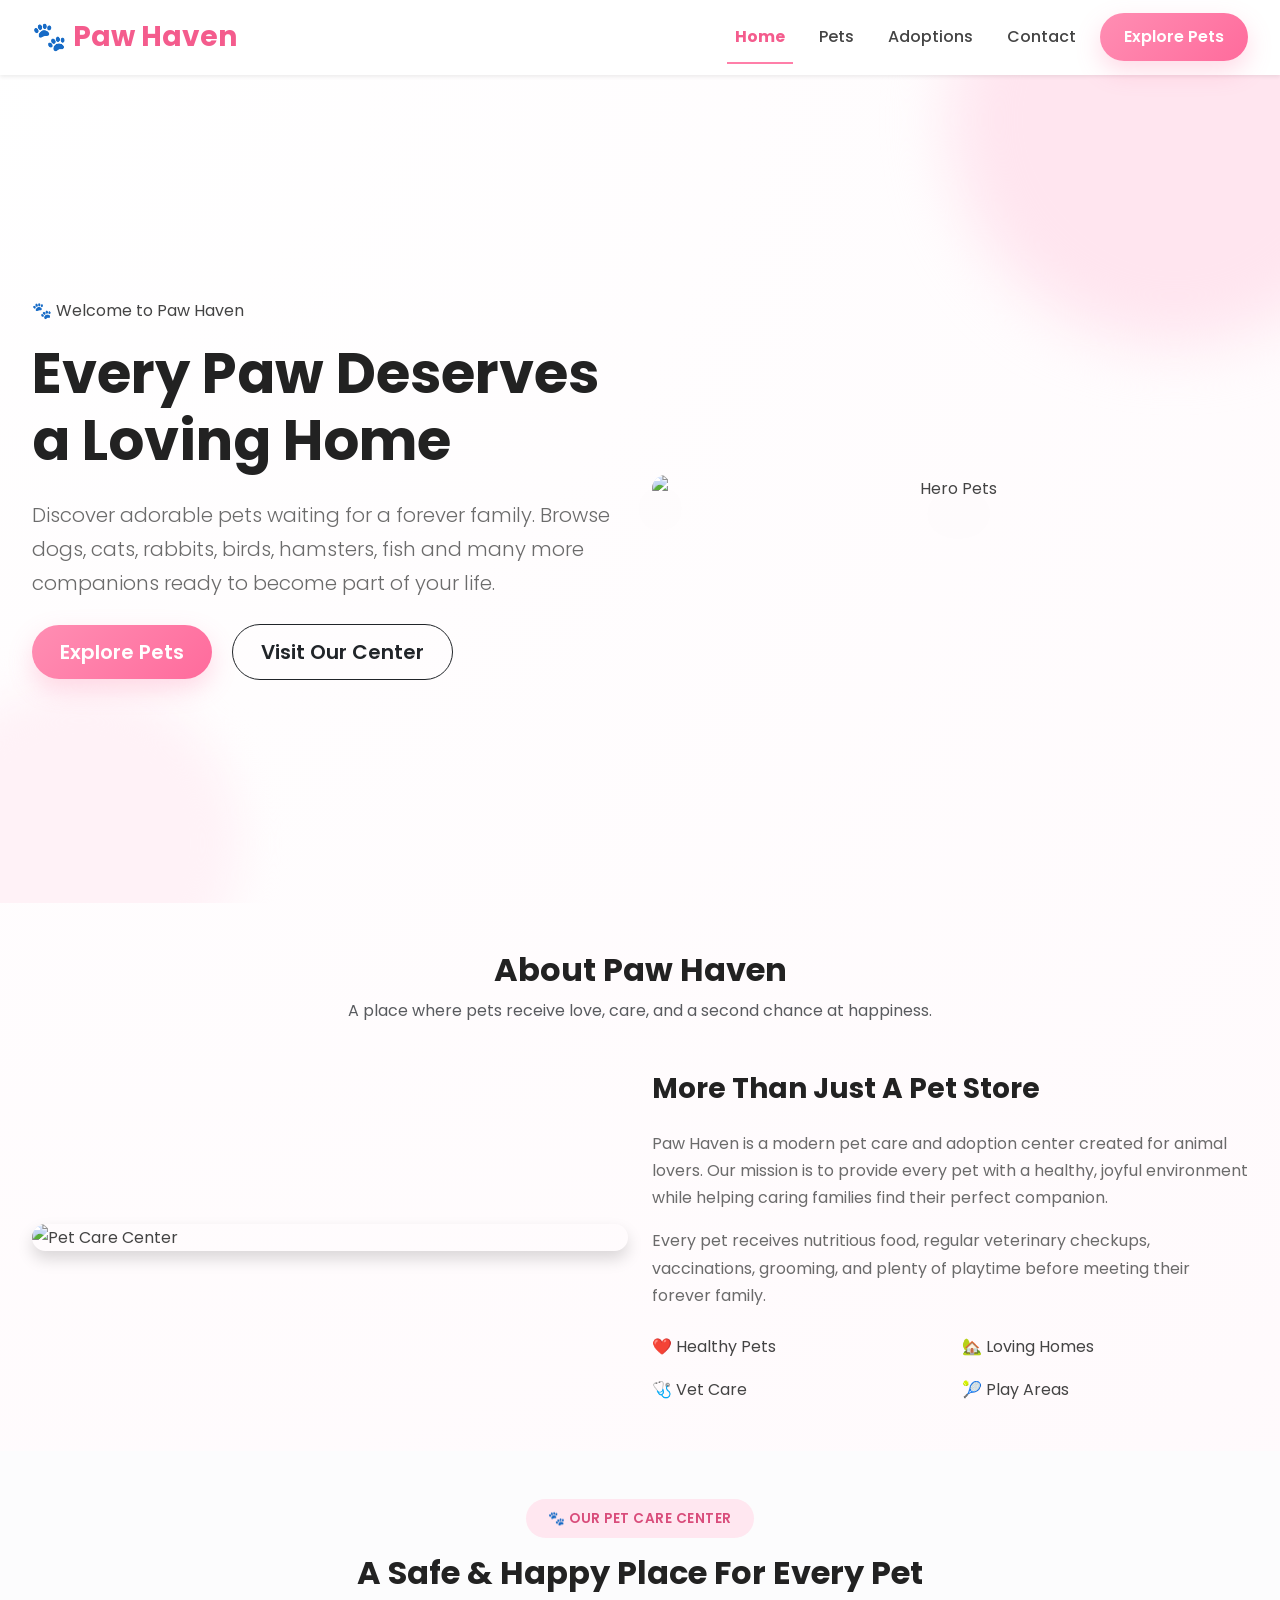
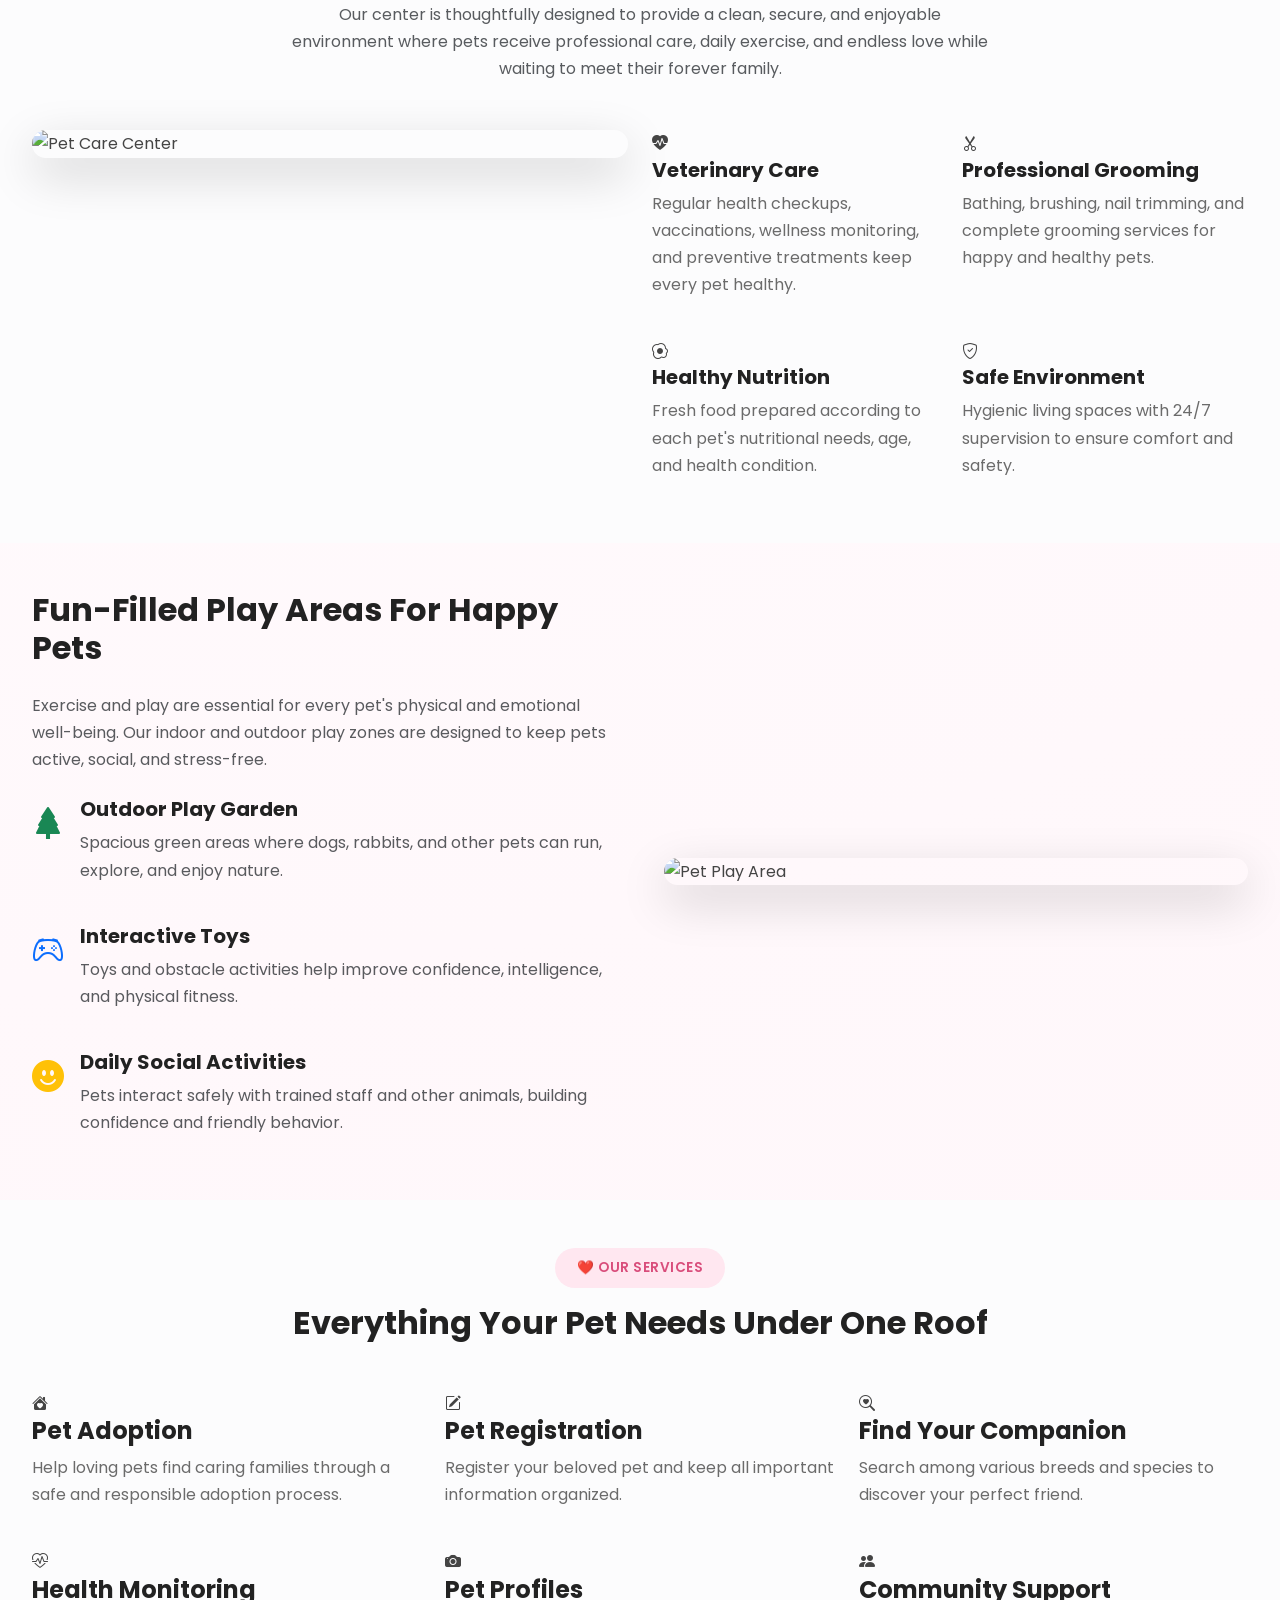
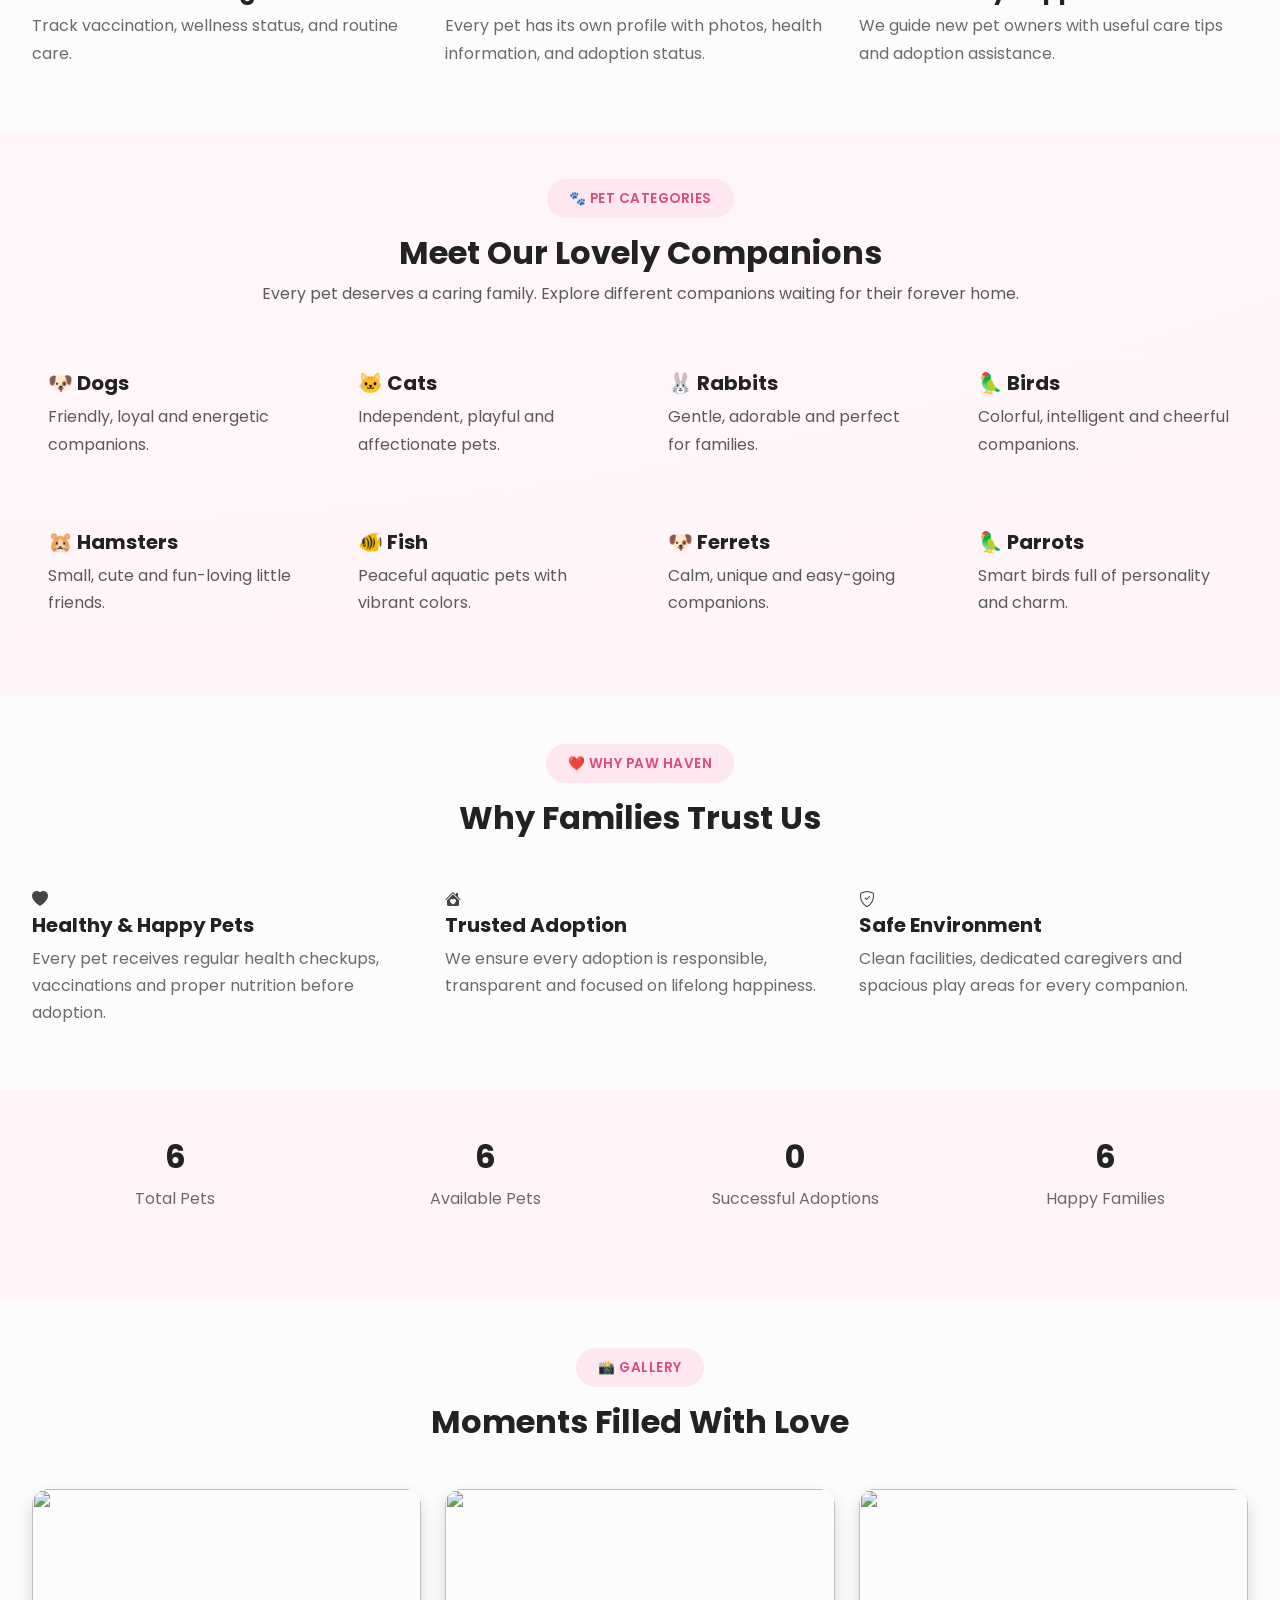
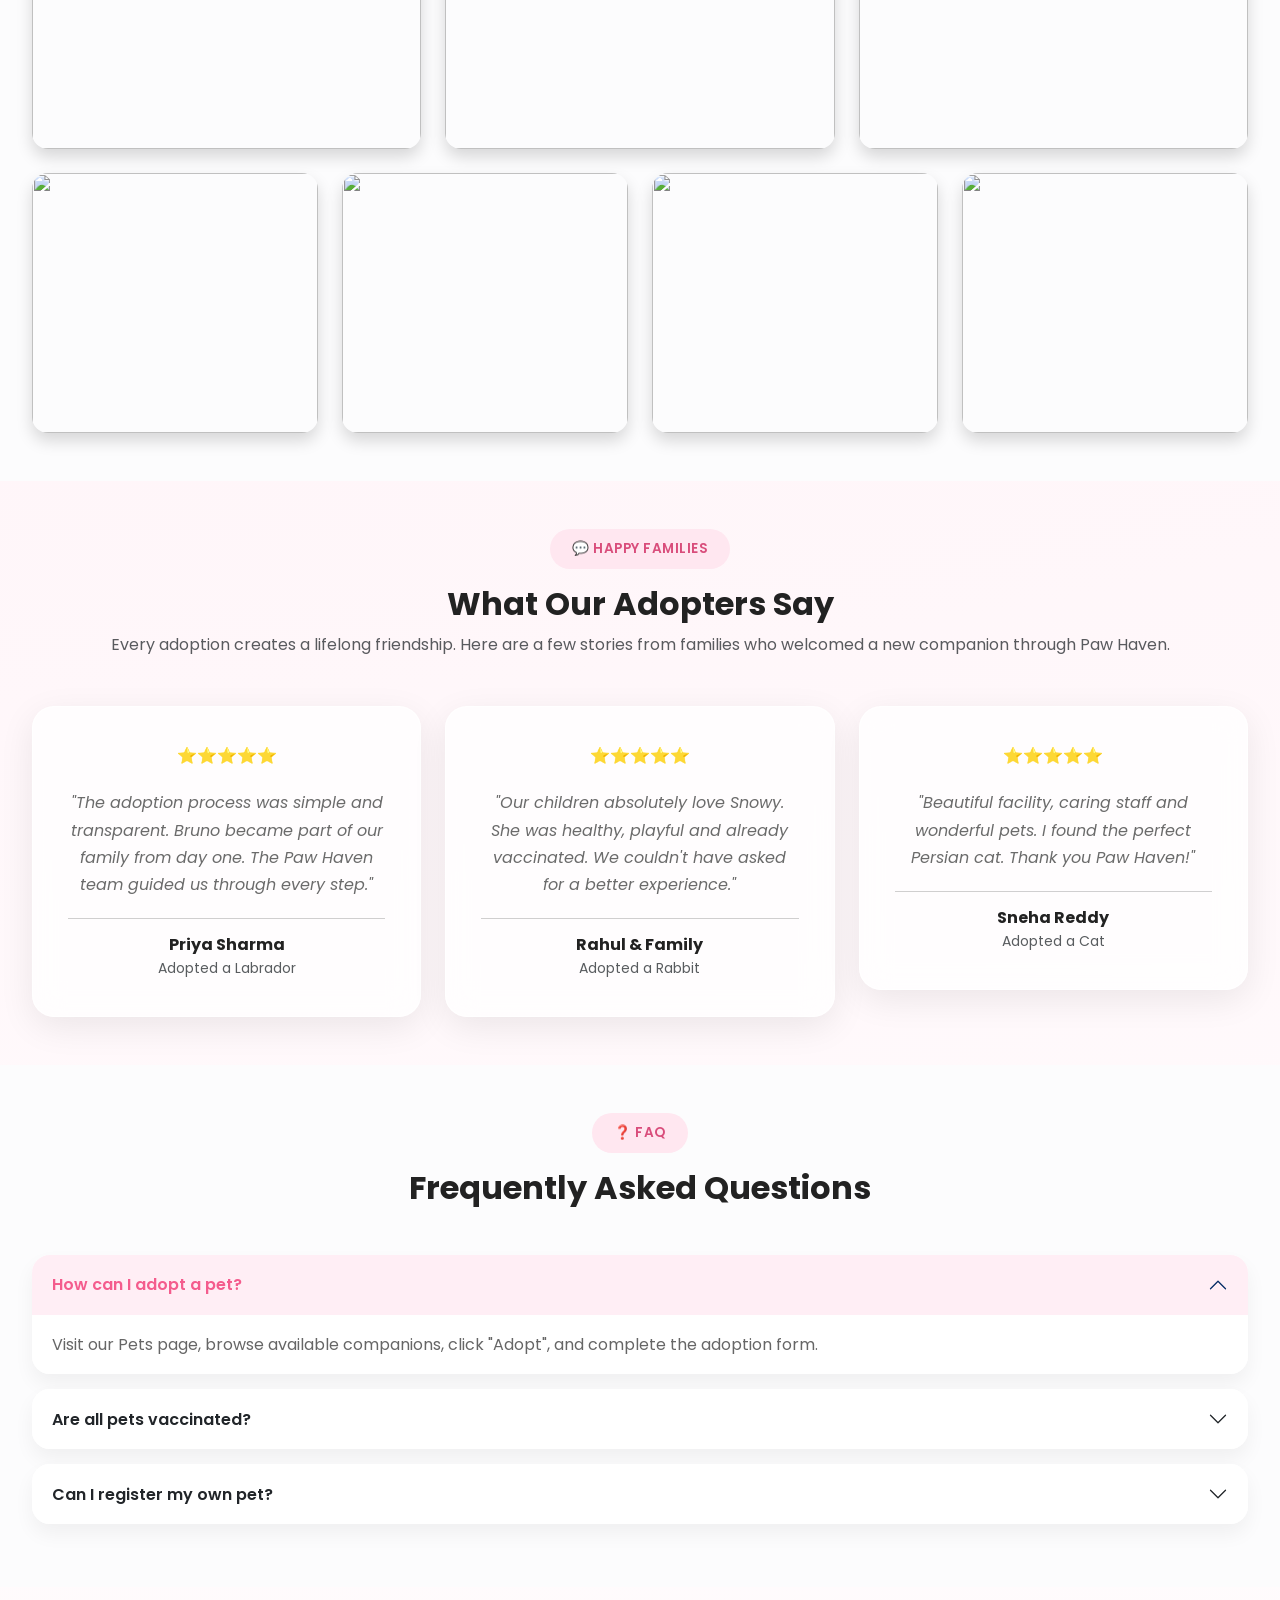
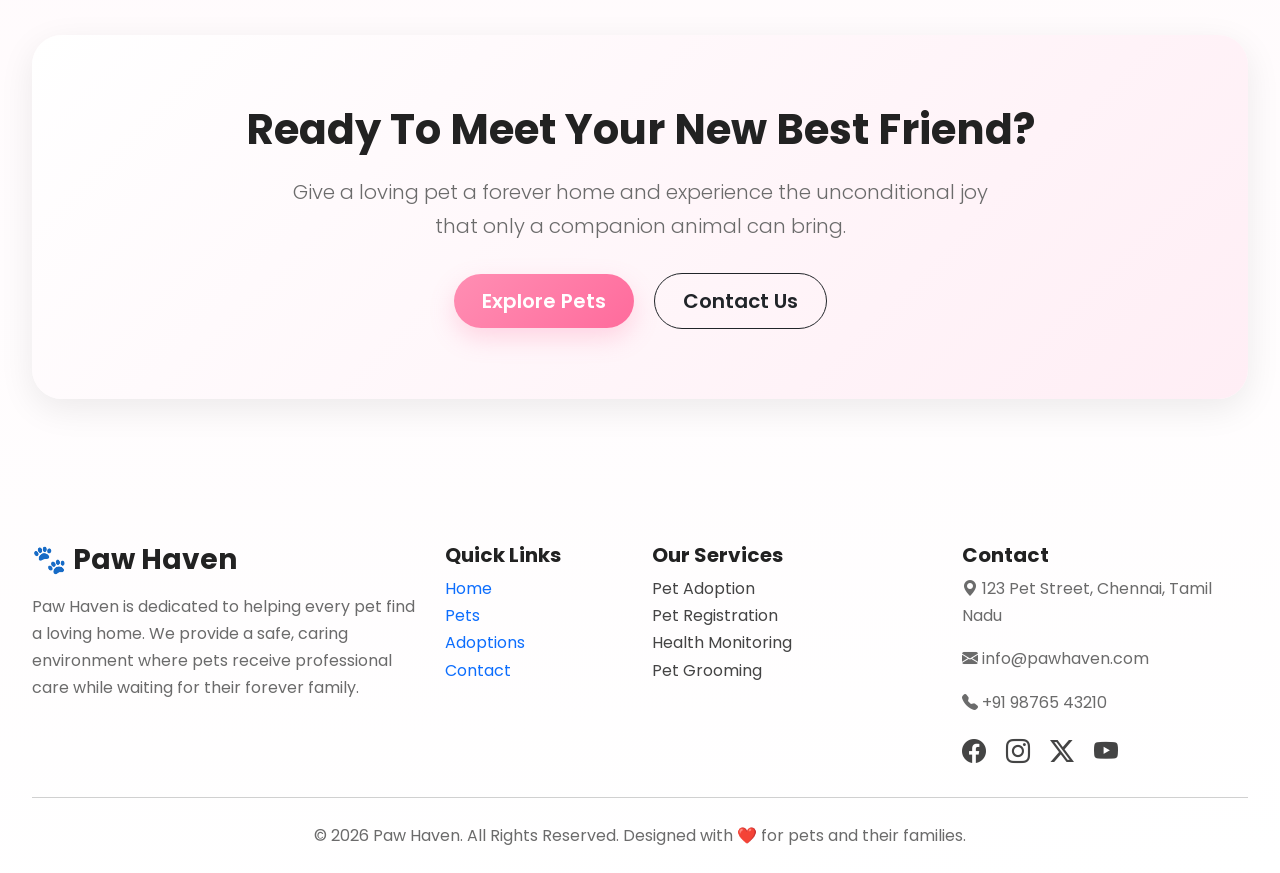
==== index.html @ 475c55a2 "Add files via upload 1st upload" ====
<!DOCTYPE html>
<html lang="en">

<head>

    <meta charset="UTF-8">
    <meta name="viewport" content="width=device-width, initial-scale=1.0">

    <title>Paw Haven | Pet Care & Adoption</title>

    <!-- Bootstrap CSS -->
    <link href="https://cdn.jsdelivr.net/npm/bootstrap@5.3.3/dist/css/bootstrap.min.css" rel="stylesheet">

    <!-- Bootstrap Icons -->
    <link href="https://cdn.jsdelivr.net/npm/bootstrap-icons@1.11.3/font/bootstrap-icons.css" rel="stylesheet">

    <!-- Google Fonts -->
    <link href="https://fonts.googleapis.com/css2?family=Poppins:wght@300;400;500;600;700&display=swap" rel="stylesheet">

    <!-- Custom CSS -->
    <link rel="stylesheet" href="./style.css">

</head>

<body>

<!-- ================= NAVBAR ================= -->

<nav class="navbar navbar-expand-lg navbar-light bg-white shadow-sm sticky-top">

    <div class="container">

        <a class="navbar-brand fw-bold fs-3" href="index.html">
            🐾 Paw Haven
        </a>

        <button class="navbar-toggler"
                type="button"
                data-bs-toggle="collapse"
                data-bs-target="#navbar">

            <span class="navbar-toggler-icon"></span>

        </button>

        <div class="collapse navbar-collapse" id="navbar">

            <ul class="navbar-nav ms-auto align-items-lg-center">

                <li class="nav-item">
                    <a class="nav-link active" href="index.html">Home</a>
                </li>

                <li class="nav-item">
                    <a class="nav-link" href="pets.html">Pets</a>
                </li>

                <li class="nav-item">
                    <a class="nav-link" href="adoptions.html">Adoptions</a>
                </li>

                <li class="nav-item">
                    <a class="nav-link" href="contact.html">Contact</a>
                </li>

                <li class="nav-item ms-lg-3">

                    <a href="pets.html"
                       class="btn btn-pink rounded-pill px-4">

                        Explore Pets

                    </a>

                </li>

            </ul>

        </div>

    </div>

</nav>

<!-- ================= HERO ================= -->

<section class="hero-section py-5">

    <div class="container">

        <div class="row align-items-center">

            <div class="col-lg-6">

                <span class="hero-tag">
                    🐾 Welcome to Paw Haven
                </span>

                <h1 class="display-4 fw-bold mt-3">

                    Every Paw
                    Deserves
                    a Loving Home

                </h1>

                <p class="lead mt-4">

                    Discover adorable pets waiting for a forever family.
                    Browse dogs, cats, rabbits, birds, hamsters,
                    fish and many more companions ready to become
                    part of your life.

                </p>

                <div class="mt-4">

                    <a href="pets.html"
                       class="btn btn-pink btn-lg me-3">

                        Explore Pets

                    </a>

                    <a href="contact.html"
                       class="btn btn-outline-dark btn-lg">

                        Visit Our Center

                    </a>

                </div>

            </div>

            <div class="col-lg-6 text-center">

                <img src="./Images/H1.png"
                     class="img-fluid hero-image"
                     alt="Hero Pets">

            </div>

        </div>

    </div>

</section>

<!-- ================= ABOUT ================= -->

<section class="py-5">

    <div class="container">

        <div class="text-center mb-5">

            <h2 class="fw-bold">

                About Paw Haven

            </h2>

            <p class="text-muted">

                A place where pets receive love, care,
                and a second chance at happiness.

            </p>

        </div>

        <div class="row align-items-center">

            <div class="col-lg-6">

                <img src="./Images/H2.png"
                     class="img-fluid rounded-4 shadow"
                     alt="Pet Care Center">

            </div>

            <div class="col-lg-6">

                <h3 class="fw-bold mb-4">

                    More Than Just
                    A Pet Store

                </h3>

                <p>

                    Paw Haven is a modern pet care and adoption
                    center created for animal lovers.
                    Our mission is to provide every pet with
                    a healthy, joyful environment while helping
                    caring families find their perfect companion.

                </p>

                <p>

                    Every pet receives nutritious food,
                    regular veterinary checkups,
                    vaccinations, grooming,
                    and plenty of playtime before
                    meeting their forever family.

                </p>

                <div class="row mt-4">

                    <div class="col-6 mb-3">

                        <div class="feature-box">

                            ❤️ Healthy Pets

                        </div>

                    </div>

                    <div class="col-6 mb-3">

                        <div class="feature-box">

                            🏡 Loving Homes

                        </div>

                    </div>

                    <div class="col-6">

                        <div class="feature-box">

                            🩺 Vet Care

                        </div>

                    </div>

                    <div class="col-6">

                        <div class="feature-box">

                            🎾 Play Areas

                        </div>

                    </div>

                </div>

            </div>

        </div>

    </div>

</section>

<!-- ================= OUR PET CARE CENTER ================= -->

<section class="py-5 bg-light-subtle">

    <div class="container">

        <div class="text-center mb-5">

            <span class="section-badge">
                🐾 OUR PET CARE CENTER
            </span>

            <h2 class="fw-bold mt-3">
                A Safe & Happy Place For Every Pet
            </h2>

            <p class="text-muted mx-auto" style="max-width:700px;">

                Our center is thoughtfully designed to provide a clean,
                secure, and enjoyable environment where pets receive
                professional care, daily exercise, and endless love while
                waiting to meet their forever family.

            </p>

        </div>

        <div class="row g-4">

            <div class="col-lg-6">

                <img src="./Images/H3.png"
                     class="img-fluid rounded-4 shadow-lg"
                     alt="Pet Care Center">

            </div>

            <div class="col-lg-6">

                <div class="row g-4">

                    <div class="col-md-6">

                        <div class="service-card h-100">

                            <i class="bi bi-heart-pulse-fill service-icon"></i>

                            <h5>Veterinary Care</h5>

                            <p>

                                Regular health checkups, vaccinations,
                                wellness monitoring, and preventive
                                treatments keep every pet healthy.

                            </p>

                        </div>

                    </div>

                    <div class="col-md-6">

                        <div class="service-card h-100">

                            <i class="bi bi-scissors service-icon"></i>

                            <h5>Professional Grooming</h5>

                            <p>

                                Bathing, brushing, nail trimming,
                                and complete grooming services
                                for happy and healthy pets.

                            </p>

                        </div>

                    </div>

                    <div class="col-md-6">

                        <div class="service-card h-100">

                            <i class="bi bi-egg-fried service-icon"></i>

                            <h5>Healthy Nutrition</h5>

                            <p>

                                Fresh food prepared according to
                                each pet's nutritional needs,
                                age, and health condition.

                            </p>

                        </div>

                    </div>

                    <div class="col-md-6">

                        <div class="service-card h-100">

                            <i class="bi bi-shield-check service-icon"></i>

                            <h5>Safe Environment</h5>

                            <p>

                                Hygienic living spaces with
                                24/7 supervision to ensure
                                comfort and safety.

                            </p>

                        </div>

                    </div>

                </div>

            </div>

        </div>

    </div>

</section>

<!-- ================= PLAY AREA ================= -->

<section class="py-5">

    <div class="container">

        <div class="row align-items-center g-5">

            <div class="col-lg-6">

                <h2 class="fw-bold">

                    Fun-Filled Play Areas
                    For Happy Pets

                </h2>

                <p class="text-muted mt-4">

                    Exercise and play are essential for every pet's
                    physical and emotional well-being.
                    Our indoor and outdoor play zones are designed
                    to keep pets active, social, and stress-free.

                </p>

                <div class="mt-4">

                    <div class="d-flex mb-4">

                        <div class="me-3">

                            <i class="bi bi-tree-fill fs-2 text-success"></i>

                        </div>

                        <div>

                            <h5>Outdoor Play Garden</h5>

                            <p class="text-muted">

                                Spacious green areas where dogs,
                                rabbits, and other pets can run,
                                explore, and enjoy nature.

                            </p>

                        </div>

                    </div>

                    <div class="d-flex mb-4">

                        <div class="me-3">

                            <i class="bi bi-controller fs-2 text-primary"></i>

                        </div>

                        <div>

                            <h5>Interactive Toys</h5>

                            <p class="text-muted">

                                Toys and obstacle activities help
                                improve confidence, intelligence,
                                and physical fitness.

                            </p>

                        </div>

                    </div>

                    <div class="d-flex">

                        <div class="me-3">

                            <i class="bi bi-emoji-smile-fill fs-2 text-warning"></i>

                        </div>

                        <div>

                            <h5>Daily Social Activities</h5>

                            <p class="text-muted">

                                Pets interact safely with trained
                                staff and other animals, building
                                confidence and friendly behavior.

                            </p>

                        </div>

                    </div>

                </div>

            </div>

            <div class="col-lg-6">

                <img src="./Images/H4.png"
                     class="img-fluid rounded-4 shadow-lg"
                     alt="Pet Play Area">

            </div>

        </div>

    </div>

</section>

<!-- ================= OUR SERVICES ================= -->

<section class="py-5 bg-light-subtle">

    <div class="container">

        <div class="text-center mb-5">

            <span class="section-badge">
                ❤️ OUR SERVICES
            </span>

            <h2 class="fw-bold mt-3">

                Everything Your Pet Needs
                Under One Roof

            </h2>

        </div>

        <div class="row g-4">

            <div class="col-lg-4 col-md-6">

                <div class="service-card">

                    <i class="bi bi-house-heart-fill service-icon"></i>

                    <h4>Pet Adoption</h4>

                    <p>

                        Help loving pets find caring
                        families through a safe and
                        responsible adoption process.

                    </p>

                </div>

            </div>

            <div class="col-lg-4 col-md-6">

                <div class="service-card">

                    <i class="bi bi-pencil-square service-icon"></i>

                    <h4>Pet Registration</h4>

                    <p>

                        Register your beloved pet
                        and keep all important
                        information organized.

                    </p>

                </div>

            </div>

            <div class="col-lg-4 col-md-6">

                <div class="service-card">

                    <i class="bi bi-search-heart service-icon"></i>

                    <h4>Find Your Companion</h4>

                    <p>

                        Search among various
                        breeds and species to
                        discover your perfect friend.

                    </p>

                </div>

            </div>

            <div class="col-lg-4 col-md-6">

                <div class="service-card">

                    <i class="bi bi-heart-pulse service-icon"></i>

                    <h4>Health Monitoring</h4>

                    <p>

                        Track vaccination,
                        wellness status,
                        and routine care.

                    </p>

                </div>

            </div>

            <div class="col-lg-4 col-md-6">

                <div class="service-card">

                    <i class="bi bi-camera-fill service-icon"></i>

                    <h4>Pet Profiles</h4>

                    <p>

                        Every pet has its own
                        profile with photos,
                        health information,
                        and adoption status.

                    </p>

                </div>

            </div>

            <div class="col-lg-4 col-md-6">

                <div class="service-card">

                    <i class="bi bi-people-fill service-icon"></i>

                    <h4>Community Support</h4>

                    <p>

                        We guide new pet owners
                        with useful care tips
                        and adoption assistance.

                    </p>

                </div>

            </div>

        </div>

    </div>

</section>

<!-- ================= PET CATEGORIES ================= -->

<section class="py-5">

    <div class="container">

        <div class="text-center mb-5">

            <span class="section-badge">
                🐾 PET CATEGORIES
            </span>

            <h2 class="fw-bold mt-3">
                Meet Our Lovely Companions
            </h2>

            <p class="text-muted">
                Every pet deserves a caring family. Explore different
                companions waiting for their forever home.
            </p>

        </div>

        <div class="row g-4">

            <div class="col-lg-3 col-md-6">
                <div class="category-card">
                    <img src="./Images/H6-1.png" class="img-fluid rounded-4" alt="">
                    <div class="p-3">
                        <h5>🐶 Dogs</h5>
                        <p class="text-muted">Friendly, loyal and energetic companions.</p>
                    </div>
                </div>
            </div>

            <div class="col-lg-3 col-md-6">
                <div class="category-card">
                    <img src="./Images/H6-2.png" class="img-fluid rounded-4" alt="">
                    <div class="p-3">
                        <h5>🐱 Cats</h5>
                        <p class="text-muted">Independent, playful and affectionate pets.</p>
                    </div>
                </div>
            </div>

            <div class="col-lg-3 col-md-6">
                <div class="category-card">
                    <img src="./Images/H6-3.png" class="img-fluid rounded-4" alt="">
                    <div class="p-3">
                        <h5>🐰 Rabbits</h5>
                        <p class="text-muted">Gentle, adorable and perfect for families.</p>
                    </div>
                </div>
            </div>

            <div class="col-lg-3 col-md-6">
                <div class="category-card">
                    <img src="./Images/H6-4.png" class="img-fluid rounded-4" alt="">
                    <div class="p-3">
                        <h5>🦜 Birds</h5>
                        <p class="text-muted">Colorful, intelligent and cheerful companions.</p>
                    </div>
                </div>
            </div>

            <div class="col-lg-3 col-md-6">
                <div class="category-card">
                    <img src="./Images/H6-5.png" class="img-fluid rounded-4" alt="">
                    <div class="p-3">
                        <h5>🐹 Hamsters</h5>
                        <p class="text-muted">Small, cute and fun-loving little friends.</p>
                    </div>
                </div>
            </div>

            <div class="col-lg-3 col-md-6">
                <div class="category-card">
                    <img src="./Images/H6-6.png" class="img-fluid rounded-4" alt="">
                    <div class="p-3">
                        <h5>🐠 Fish</h5>
                        <p class="text-muted">Peaceful aquatic pets with vibrant colors.</p>
                    </div>
                </div>
            </div>

            <div class="col-lg-3 col-md-6">
                <div class="category-card">
                    <img src="./Images/H6-7.png" class="img-fluid rounded-4" alt="">
                    <div class="p-3">
                        <h5>🐶 Ferrets</h5>
                        <p class="text-muted">Calm, unique and easy-going companions.</p>
                    </div>
                </div>
            </div>

            <div class="col-lg-3 col-md-6">
                <div class="category-card">
                    <img src="./Images/H6-8.png" class="img-fluid rounded-4" alt="">
                    <div class="p-3">
                        <h5>🦜 Parrots</h5>
                        <p class="text-muted">Smart birds full of personality and charm.</p>
                    </div>
                </div>
            </div>

        </div>

    </div>

</section>

<!-- ================= WHY CHOOSE US ================= -->

<section class="py-5 bg-light-subtle">

    <div class="container">

        <div class="text-center mb-5">

            <span class="section-badge">
                ❤️ WHY PAW HAVEN
            </span>

            <h2 class="fw-bold mt-3">
                Why Families Trust Us
            </h2>

        </div>

        <div class="row g-4">

            <div class="col-lg-4">

                <div class="choose-card">

                    <i class="bi bi-heart-fill"></i>

                    <h5>Healthy & Happy Pets</h5>

                    <p>
                        Every pet receives regular health checkups,
                        vaccinations and proper nutrition before adoption.
                    </p>

                </div>

            </div>

            <div class="col-lg-4">

                <div class="choose-card">

                    <i class="bi bi-house-heart-fill"></i>

                    <h5>Trusted Adoption</h5>

                    <p>
                        We ensure every adoption is responsible,
                        transparent and focused on lifelong happiness.
                    </p>

                </div>

            </div>

            <div class="col-lg-4">

                <div class="choose-card">

                    <i class="bi bi-shield-check"></i>

                    <h5>Safe Environment</h5>

                    <p>
                        Clean facilities, dedicated caregivers and
                        spacious play areas for every companion.
                    </p>

                </div>

            </div>

        </div>

    </div>

</section>

<!-- ================= STATISTICS ================= -->

<section class="py-5">

    <div class="container">

        <div class="row text-center">

            <div class="col-lg-3 col-md-6 mb-4">

                <div class="stats-card">

                    <h2 id="totalPets">0</h2>

                    <p>Total Pets</p>

                </div>

            </div>

            <div class="col-lg-3 col-md-6 mb-4">

                <div class="stats-card">

                    <h2 id="availablePets">0</h2>

                    <p>Available Pets</p>

                </div>

            </div>

            <div class="col-lg-3 col-md-6 mb-4">

                <div class="stats-card">

                    <h2 id="adoptedPets">0</h2>

                    <p>Successful Adoptions</p>

                </div>

            </div>

            <div class="col-lg-3 col-md-6 mb-4">

                <div class="stats-card">

                    <h2 id="users">0</h2>

                    <p>Happy Families</p>

                </div>

            </div>

        </div>

    </div>

</section>

<!-- ================= GALLERY ================= -->

<section class="py-5 bg-light-subtle">

    <div class="container">

        <div class="text-center mb-5">

            <span class="section-badge">
                📸 GALLERY
            </span>

            <h2 class="fw-bold mt-3">
                Moments Filled With Love
            </h2>

        </div>

        <div class="row g-4">

            <div class="col-lg-4">
                <img src="./Images/H5-1.png"
                     class="img-fluid rounded-4 shadow gallery-img"
                     alt="">
            </div>

            <div class="col-lg-4">
                <img src="./Images/H5-2.png"
                     class="img-fluid rounded-4 shadow gallery-img"
                     alt="">
            </div>

            <div class="col-lg-4">
                <img src="./Images/H5-3.png"
                     class="img-fluid rounded-4 shadow gallery-img"
                     alt="">
            </div>

            <div class="col-lg-3">
                <img src="./Images/H5-4.png"
                     class="img-fluid rounded-4 shadow gallery-img"
                     alt="">
            </div>

            <div class="col-lg-3">
                <img src="./Images/H5-5.png"
                     class="img-fluid rounded-4 shadow gallery-img"
                     alt="">
            </div>

            <div class="col-lg-3">
                <img src="./Images/H5-6.png"
                     class="img-fluid rounded-4 shadow gallery-img"
                     alt="">
            </div>

            <div class="col-lg-3">
                <img src="./Images/H5-7.png"
                     class="img-fluid rounded-4 shadow gallery-img"
                     alt="">
            </div>

        </div>

    </div>

</section>
<!-- ================= TESTIMONIALS ================= -->

<section class="py-5">

    <div class="container">

        <div class="text-center mb-5">

            <span class="section-badge">
                💬 HAPPY FAMILIES
            </span>

            <h2 class="fw-bold mt-3">
                What Our Adopters Say
            </h2>

            <p class="text-muted">
                Every adoption creates a lifelong friendship. Here are a few
                stories from families who welcomed a new companion through Paw Haven.
            </p>

        </div>

        <div class="row g-4">

            <div class="col-lg-4">

                <div class="testimonial-card">

                    <div class="mb-3">

                        ⭐⭐⭐⭐⭐

                    </div>

                    <p>

                        "The adoption process was simple and transparent.
                        Bruno became part of our family from day one.
                        The Paw Haven team guided us through every step."

                    </p>

                    <hr>

                    <h6 class="mb-0">Priya Sharma</h6>

                    <small class="text-muted">

                        Adopted a Labrador

                    </small>

                </div>

            </div>

            <div class="col-lg-4">

                <div class="testimonial-card">

                    <div class="mb-3">

                        ⭐⭐⭐⭐⭐

                    </div>

                    <p>

                        "Our children absolutely love Snowy.
                        She was healthy, playful and already vaccinated.
                        We couldn't have asked for a better experience."

                    </p>

                    <hr>

                    <h6 class="mb-0">

                        Rahul & Family

                    </h6>

                    <small class="text-muted">

                        Adopted a Rabbit

                    </small>

                </div>

            </div>

            <div class="col-lg-4">

                <div class="testimonial-card">

                    <div class="mb-3">

                        ⭐⭐⭐⭐⭐

                    </div>

                    <p>

                        "Beautiful facility, caring staff and wonderful pets.
                        I found the perfect Persian cat.
                        Thank you Paw Haven!"

                    </p>

                    <hr>

                    <h6 class="mb-0">

                        Sneha Reddy

                    </h6>

                    <small class="text-muted">

                        Adopted a Cat

                    </small>

                </div>

            </div>

        </div>

    </div>

</section>

<!-- ================= FAQ ================= -->

<section class="py-5 bg-light-subtle">

    <div class="container">

        <div class="text-center mb-5">

            <span class="section-badge">
                ❓ FAQ
            </span>

            <h2 class="fw-bold mt-3">

                Frequently Asked Questions

            </h2>

        </div>

        <div class="accordion" id="faq">

            <div class="accordion-item">

                <h2 class="accordion-header">

                    <button class="accordion-button"
                            data-bs-toggle="collapse"
                            data-bs-target="#q1">

                        How can I adopt a pet?

                    </button>

                </h2>

                <div id="q1"
                     class="accordion-collapse collapse show"
                     data-bs-parent="#faq">

                    <div class="accordion-body">

                        Visit our Pets page, browse available companions,
                        click "Adopt", and complete the adoption form.

                    </div>

                </div>

            </div>

            <div class="accordion-item">

                <h2 class="accordion-header">

                    <button class="accordion-button collapsed"
                            data-bs-toggle="collapse"
                            data-bs-target="#q2">

                        Are all pets vaccinated?

                    </button>

                </h2>

                <div id="q2"
                     class="accordion-collapse collapse"
                     data-bs-parent="#faq">

                    <div class="accordion-body">

                        Every pet receives regular health checkups and
                        vaccination records are maintained before adoption.

                    </div>

                </div>

            </div>

            <div class="accordion-item">

                <h2 class="accordion-header">

                    <button class="accordion-button collapsed"
                            data-bs-toggle="collapse"
                            data-bs-target="#q3">

                        Can I register my own pet?

                    </button>

                </h2>

                <div id="q3"
                     class="accordion-collapse collapse"
                     data-bs-parent="#faq">

                    <div class="accordion-body">

                        Yes. Owners can register, update,
                        and manage their pet information through
                        the Pets page.

                    </div>

                </div>

            </div>

        </div>

    </div>

</section>

<!-- ================= CALL TO ACTION ================= -->

<section class="py-5">

    <div class="container">

        <div class="cta-box text-center">

            <h2 class="fw-bold">

                Ready To Meet Your New Best Friend?

            </h2>

            <p class="lead mt-3">

                Give a loving pet a forever home and
                experience the unconditional joy that
                only a companion animal can bring.

            </p>

            <div class="mt-4">

                <a href="pets.html"
                   class="btn btn-pink btn-lg me-3">

                    Explore Pets

                </a>

                <a href="contact.html"
                   class="btn btn-outline-dark btn-lg">

                    Contact Us

                </a>

            </div>

        </div>

    </div>

</section>

<!-- =======================================================
                        LOADER
======================================================= -->

<div id="loader">

    <div class="text-center">

        <div class="spinner-border
                    text-pink"
             style="width:70px;height:70px;">

        </div>

        <h4 class="mt-4">

            Loading Pets...

        </h4>

    </div>

</div>

<!-- ================= FOOTER ================= -->

<footer class="pt-5 pb-4 mt-5">

    <div class="container">

        <div class="row">

            <div class="col-lg-4">

                <h3 class="fw-bold">

                    🐾 Paw Haven

                </h3>

                <p class="mt-3">

                    Paw Haven is dedicated to helping every
                    pet find a loving home. We provide a safe,
                    caring environment where pets receive
                    professional care while waiting for their
                    forever family.

                </p>

            </div>

            <div class="col-lg-2">

                <h5>Quick Links</h5>

                <ul class="list-unstyled">

                    <li><a href="index.html">Home</a></li>

                    <li><a href="pets.html">Pets</a></li>

                    <li><a href="adoptions.html">Adoptions</a></li>

                    <li><a href="contact.html">Contact</a></li>

                </ul>

            </div>

            <div class="col-lg-3">

                <h5>Our Services</h5>

                <ul class="list-unstyled">

                    <li>Pet Adoption</li>

                    <li>Pet Registration</li>

                    <li>Health Monitoring</li>

                    <li>Pet Grooming</li>

                </ul>

            </div>

            <div class="col-lg-3">

                <h5>Contact</h5>

                <p>

                    <i class="bi bi-geo-alt-fill"></i>

                    123 Pet Street,
                    Chennai, Tamil Nadu

                </p>

                <p>

                    <i class="bi bi-envelope-fill"></i>

                    info@pawhaven.com

                </p>

                <p>

                    <i class="bi bi-telephone-fill"></i>

                    +91 98765 43210

                </p>

                <div class="mt-3">

                    <i class="bi bi-facebook fs-4 me-3"></i>

                    <i class="bi bi-instagram fs-4 me-3"></i>

                    <i class="bi bi-twitter-x fs-4 me-3"></i>

                    <i class="bi bi-youtube fs-4"></i>

                </div>

            </div>

        </div>

        <hr class="my-4">

        <div class="text-center">

            <p class="mb-0">

                © 2026 Paw Haven. All Rights Reserved.
                Designed with ❤️ for pets and their families.

            </p>

        </div>

    </div>

</footer>

<!-- Bootstrap JS -->

<script src="https://cdn.jsdelivr.net/npm/bootstrap@5.3.3/dist/js/bootstrap.bundle.min.js"></script>

<!-- Main JS -->

<script src="./script.js"></script>

</body>

</html>
---- style.css ----
/*==================================================
                PAW HAVEN
        Pet Care Management System
        Professional UI Stylesheet
==================================================*/

/*==================================================
                GOOGLE FONT
==================================================*/

@import url('https://fonts.googleapis.com/css2?family=Poppins:wght@300;400;500;600;700;800&display=swap');


/*==================================================
                ROOT COLORS
==================================================*/

:root{

    --primary:#ff7fa9;
    --primary-dark:#f45c8d;
    --primary-light:#ffd6e5;

    --secondary:#fff8fb;

    --accent:#ffeef4;

    --white:#ffffff;

    --text:#444444;

    --text-light:#6b6b6b;

    --border:#f3dce6;

    --shadow:0 10px 35px rgba(0,0,0,.08);

    --shadow-hover:0 18px 45px rgba(255,127,169,.18);

    --radius:22px;

}


/*==================================================
                RESET
==================================================*/

*{
    margin:0;
    padding:0;
    box-sizing:border-box;
}

html{

    scroll-behavior:smooth;

}

body{

    font-family:'Poppins',sans-serif;

    background:
    radial-gradient(circle at top left,#fff 0%,#fff8fb 35%,#fff4f8 65%,#fff 100%);

    color:var(--text);

    overflow-x:hidden;

    line-height:1.7;

}


/*==================================================
                TYPOGRAPHY
==================================================*/

h1,h2,h3,h4,h5,h6{

    font-weight:700;

    color:#222;

}

p{

    color:var(--text-light);

}

a{

    text-decoration:none;

}

img{

    max-width:100%;

    display:block;

}


/*==================================================
                SECTION SPACING
==================================================*/

section{

    padding:90px 0;

}

.container{

    max-width:1240px;

}


/*==================================================
                SECTION BADGE
==================================================*/

.section-badge{

    display:inline-block;

    background:#ffe7f0;

    color:#d94d7b;

    padding:8px 22px;

    border-radius:50px;

    font-size:.85rem;

    font-weight:600;

    letter-spacing:.5px;

}


/*==================================================
                NAVBAR
==================================================*/

.navbar{

    background:rgba(255,255,255,.82);

    backdrop-filter:blur(20px);

    border-bottom:1px solid rgba(255,255,255,.5);

    box-shadow:0 5px 25px rgba(0,0,0,.04);

    transition:.35s;

}

.navbar-brand{

    font-size:1.7rem;

    font-weight:800;

    color:var(--primary-dark)!important;

}

.nav-link{

    color:#444!important;

    font-weight:500;

    margin-left:18px;

    transition:.3s;

    position:relative;

}

.nav-link::after{

    content:"";

    position:absolute;

    left:0;

    bottom:-6px;

    width:0;

    height:2px;

    background:var(--primary);

    transition:.3s;

}

.nav-link:hover{

    color:var(--primary-dark)!important;

}

.nav-link:hover::after,

.nav-link.active::after{

    width:100%;

}

.nav-link.active{

    color:var(--primary-dark)!important;

    font-weight:700;

}


/*==================================================
                HERO
==================================================*/

.page-hero,

.hero-section{

    min-height:92vh;

    display:flex;

    align-items:center;

}

.display-4{

    font-weight:800;

    line-height:1.2;

}

.hero-image{

    animation:float 4s ease-in-out infinite;

    filter:drop-shadow(0 25px 30px rgba(0,0,0,.08));

}


/*==================================================
                FLOAT ANIMATION
==================================================*/

@keyframes float{

0%{

transform:translateY(0);

}

50%{

transform:translateY(-12px);

}

100%{

transform:translateY(0);

}

}


/*==================================================
                BUTTONS
==================================================*/

.btn{

    border-radius:50px;

    padding:12px 28px;

    font-weight:600;

    transition:.35s;

}

.btn-pink{

    background:linear-gradient(135deg,#ff8eb3,#ff6b9c);

    color:#fff;

    border:none;

    box-shadow:0 10px 25px rgba(255,110,160,.25);

}

.btn-pink:hover{

    transform:translateY(-3px);

    color:#fff;

    box-shadow:0 18px 35px rgba(255,110,160,.35);

}

.btn-outline-pink{

    border:2px solid var(--primary);

    color:var(--primary-dark);

    background:#fff;

}

.btn-outline-pink:hover{

    background:var(--primary);

    color:#fff;

}


/*==================================================
                GLASS CARD
==================================================*/

.glass-card,

.feature-card,

.story-card,

.testimonial-card,

.info-card,

.contact-form-card,

.promise-card{

    background:rgba(255,255,255,.75);

    backdrop-filter:blur(15px);

    border:1px solid rgba(255,255,255,.8);

    border-radius:var(--radius);

    box-shadow:var(--shadow);

    padding:30px;

    transition:.35s;

}

.glass-card:hover,

.feature-card:hover,

.story-card:hover,

.testimonial-card:hover,

.info-card:hover,

.promise-card:hover{

    transform:translateY(-8px);

    box-shadow:var(--shadow-hover);

}


/*==================================================
                ICON STYLE
==================================================*/

.feature-card i,

.info-card i,

.promise-card i{

    font-size:3rem;

    color:var(--primary-dark);

    margin-bottom:15px;

}


/*==================================================
                LOADER
==================================================*/

#loader{

    position:fixed;

    inset:0;

    background:#fff;

    display:flex;

    justify-content:center;

    align-items:center;

    flex-direction:column;

    z-index:99999;

}

.spinner-border{

    color:var(--primary);

}


/*==================================================
                TOAST
==================================================*/

.toast{

    border:none;

    border-radius:18px;

    overflow:hidden;

    box-shadow:var(--shadow);

}


/*==================================================
                GALLERY
==================================================*/

.gallery-img{

    border-radius:20px;

    transition:.35s;

    cursor:pointer;

}

.gallery-img:hover{

    transform:scale(1.04);

}


/*==================================================
                CTA BOX
==================================================*/

.cta-box{

    background:linear-gradient(135deg,#fff,#ffeef5);

    padding:70px;

    border-radius:30px;

    box-shadow:var(--shadow);

}


/*==================================================
                FOOTER
==================================================*/

.footer{

    background:#ffffff;

    border-top:1px solid #f4dfe8;

    margin-top:80px;

    padding:60px 0 25px;

}

.footer h3,

.footer h5{

    color:#333;

}

.footer a{

    color:#666;

    transition:.3s;

}

.footer a:hover{

    color:var(--primary-dark);

    padding-left:5px;

}

.footer i{

    color:var(--primary-dark);

    transition:.3s;

}

.footer i:hover{

    transform:translateY(-3px);

}


/*==================================================
                UTILITIES
==================================================*/

.shadow-soft{

    box-shadow:var(--shadow);

}

.rounded-xl{

    border-radius:28px;

}

.text-pink{

    color:var(--primary-dark);

}

.bg-soft{

    background:#fff7fa;

}
/*==================================================
                HOME PAGE
==================================================*/

/* Hero Section */

.hero-section{

    position:relative;

    overflow:hidden;

}

.hero-section::before{

    content:"";

    position:absolute;

    width:450px;

    height:450px;

    background:#ffe5ef;

    border-radius:50%;

    top:-180px;

    right:-120px;

    filter:blur(30px);

    z-index:-1;

}

.hero-section::after{

    content:"";

    position:absolute;

    width:320px;

    height:320px;

    background:#fff2f7;

    border-radius:50%;

    bottom:-100px;

    left:-80px;

    filter:blur(20px);

    z-index:-1;

}

.hero-content h1{

    font-size:3.5rem;

    font-weight:800;

    line-height:1.2;

    margin-bottom:25px;

}

.hero-content p{

    font-size:1.1rem;

    margin-bottom:35px;

    max-width:620px;

}

.hero-image{

    border-radius:30px;

}

/*==================================================
                ABOUT SECTION
==================================================*/

.about-section{

    background:#fff;

}

.about-image{

    border-radius:25px;

    overflow:hidden;

    box-shadow:0 18px 40px rgba(0,0,0,.08);

}

.about-image img{

    transition:.5s;

}

.about-image:hover img{

    transform:scale(1.05);

}

.about-content h2{

    margin-bottom:25px;

}

.about-list{

    list-style:none;

    padding:0;

    margin-top:25px;

}

.about-list li{

    margin-bottom:18px;

    font-weight:500;

    color:#555;

}

.about-list i{

    color:var(--primary);

    margin-right:12px;

}

/*==================================================
                FEATURES
==================================================*/

.features-section{

    background:#fff8fb;

}

.feature-card{

    text-align:center;

    height:100%;

}

.feature-card i{

    width:90px;

    height:90px;

    background:#ffe6ef;

    border-radius:50%;

    display:flex;

    justify-content:center;

    align-items:center;

    margin:auto;

    font-size:2.5rem;

}

.feature-card h4{

    margin:20px 0 15px;

}

.feature-card p{

    font-size:.95rem;

}

/*==================================================
                STATISTICS
==================================================*/

.stats-section{

    background:linear-gradient(135deg,#fff,#fff5f9);

}

.stat-card{

    background:#fff;

    border-radius:25px;

    padding:40px;

    text-align:center;

    box-shadow:var(--shadow);

    transition:.35s;

}

.stat-card:hover{

    transform:translateY(-8px);

    box-shadow:var(--shadow-hover);

}

.stat-card h2{

    font-size:3rem;

    color:var(--primary-dark);

    margin-bottom:10px;

}

.stat-card p{

    margin:0;

    font-weight:600;

}

/*==================================================
                PET SHOWCASE
==================================================*/

.pet-showcase{

    background:#fff;

}

.pet-showcase img{

    width:100%;

    height:260px;

    object-fit:cover;

    border-radius:22px;

    transition:.45s;

    box-shadow:0 12px 25px rgba(0,0,0,.08);

}

.pet-showcase img:hover{

    transform:scale(1.05);

}

/*==================================================
                TESTIMONIALS
==================================================*/

.testimonial-card{

    text-align:center;

}

.testimonial-card img{

    width:90px;

    height:90px;

    border-radius:50%;

    object-fit:cover;

    margin:auto;

    border:5px solid #ffe5ef;

}

.testimonial-card h5{

    margin-top:18px;

}

.testimonial-card p{

    margin:20px 0;

    font-style:italic;

}

/*==================================================
                FAQ
==================================================*/

.accordion-item{

    border:none;

    margin-bottom:15px;

    border-radius:18px !important;

    overflow:hidden;

    box-shadow:0 10px 20px rgba(0,0,0,.05);

}

.accordion-button{

    background:#fff;

    font-weight:600;

    padding:20px;

}

.accordion-button:not(.collapsed){

    background:#ffeef5;

    color:var(--primary-dark);

    box-shadow:none;

}

.accordion-button:focus{

    box-shadow:none;

}

.accordion-body{

    background:#fff;

    color:#666;

}

/*==================================================
                CTA
==================================================*/

.cta-box{

    text-align:center;

}

.cta-box h2{

    font-size:2.6rem;

    margin-bottom:20px;

}

.cta-box p{

    max-width:700px;

    margin:auto auto 30px;

}

/*==================================================
                FLOATING SHAPES
==================================================*/

.circle-one{

    position:absolute;

    width:180px;

    height:180px;

    background:#ffeaf2;

    border-radius:50%;

    top:120px;

    left:-60px;

    z-index:-1;

}

.circle-two{

    position:absolute;

    width:250px;

    height:250px;

    background:#fff3f7;

    border-radius:50%;

    right:-80px;

    bottom:50px;

    z-index:-1;

}

/*==================================================
                IMAGE SHADOW
==================================================*/

.image-soft{

    border-radius:25px;

    box-shadow:0 18px 35px rgba(0,0,0,.08);

}

/*==================================================
                HOVER EFFECT
==================================================*/

.hover-up{

    transition:.35s;

}

.hover-up:hover{

    transform:translateY(-8px);

}

/*==================================================
                HOME RESPONSIVE
==================================================*/

@media(max-width:992px){

.hero-content{

text-align:center;

}

.hero-content p{

margin:auto auto 35px;

}

.hero-image{

margin-top:50px;

}

}

@media(max-width:768px){

.hero-content h1{

font-size:2.5rem;

}

.cta-box{

padding:40px 25px;

}

.stat-card{

margin-bottom:20px;

}

.about-image{

margin-bottom:40px;

}

}
/*==================================================
                PETS PAGE
==================================================*/

/*==============================
        PAGE HEADER
===============================*/

.pets-header{

    position:relative;

    overflow:hidden;

    background:linear-gradient(180deg,#fff,#fff7fa);

}

.pets-header h1{

    font-size:3rem;

    font-weight:800;

}

.pets-header p{

    max-width:700px;

    margin:auto;

}


/*==============================
        SEARCH BAR
===============================*/

.search-box{

    position:relative;

}

.search-box i{

    position:absolute;

    top:50%;

    left:18px;

    transform:translateY(-50%);

    color:#999;

    font-size:1.1rem;

}

.search-box input{

    width:100%;

    padding:15px 20px 15px 50px;

    border:none;

    border-radius:50px;

    background:#fff;

    box-shadow:var(--shadow);

    transition:.3s;

}

.search-box input:focus{

    outline:none;

    box-shadow:0 0 0 4px rgba(255,127,169,.15);

}


/*==============================
        FILTERS
===============================*/

.filter-section{

    background:#fff;

    border-radius:20px;

    padding:25px;

    box-shadow:var(--shadow);

}

.filter-section select{

    border-radius:12px;

    padding:12px;

    border:1px solid #eee;

}

.filter-section select:focus{

    box-shadow:none;

    border-color:var(--primary);

}


/*==============================
        PET CARD
===============================*/

.pet-card{

    background:#fff;

    border-radius:26px;

    overflow:hidden;

    box-shadow:var(--shadow);

    transition:.35s;

    height:100%;

    position:relative;

}

.pet-card:hover{

    transform:translateY(-10px);

    box-shadow:var(--shadow-hover);

}


/*==============================
        PET IMAGE
===============================*/

.pet-image{

    width:100%;

    height:260px;

    object-fit:cover;

    transition:.5s;

}

.pet-card:hover .pet-image{

    transform:scale(1.08);

}


/*==============================
        PET BODY
===============================*/

.pet-body{

    padding:25px;

}

.pet-body h4{

    margin-bottom:12px;

}

.pet-body p{

    margin-bottom:8px;

    font-size:.95rem;

}


/*==============================
        BADGES
===============================*/

.badge-available{

    background:#d7ffe5;

    color:#13884b;

    border-radius:50px;

    padding:8px 18px;

}

.badge-adopted{

    background:#ffe0e4;

    color:#d6336c;

    border-radius:50px;

    padding:8px 18px;

}

.badge-vaccinated{

    background:#e7f5ff;

    color:#1864ab;

    border-radius:50px;

    padding:8px 18px;

}

.badge-healthy{

    background:#e8fff0;

    color:#198754;

    border-radius:50px;

    padding:8px 18px;

}


/*==============================
        BUTTON GROUP
===============================*/

.pet-actions{

    display:flex;

    gap:10px;

    flex-wrap:wrap;

    margin-top:22px;

}

.pet-actions .btn{

    flex:1;

    border-radius:14px;

    font-size:.92rem;

}

.btn-edit{

    background:#fff5d8;

    color:#8a6d00;

}

.btn-edit:hover{

    background:#ffe69c;

}

.btn-delete{

    background:#ffe4e8;

    color:#dc3545;

}

.btn-delete:hover{

    background:#ffc2cd;

}

.btn-view{

    background:#eef7ff;

    color:#0d6efd;

}

.btn-view:hover{

    background:#cfe5ff;

}

.btn-adopt{

    background:linear-gradient(135deg,#ff8eb3,#ff6b9c);

    color:#fff;

}

.btn-adopt:hover{

    color:#fff;

    transform:translateY(-2px);

}


/*==============================
        ADD PET BUTTON
===============================*/

.add-pet-btn{

    border-radius:50px;

    padding:14px 35px;

    font-weight:600;

}


/*==============================
        MODAL
===============================*/

.modal-content{

    border:none;

    border-radius:26px;

    overflow:hidden;

    box-shadow:0 25px 60px rgba(0,0,0,.15);

}

.modal-header{

    border:none;

    background:#fff7fa;

}

.modal-footer{

    border:none;

}

.modal-title{

    font-weight:700;

}


/*==============================
        FORM
===============================*/

.form-control,

.form-select{

    border-radius:14px;

    padding:12px;

    border:1px solid #eee;

}

.form-control:focus,

.form-select:focus{

    box-shadow:0 0 0 4px rgba(255,127,169,.15);

    border-color:var(--primary);

}


/*==============================
        IMAGE PREVIEW
===============================*/

.image-preview{

    width:180px;

    height:180px;

    object-fit:cover;

    border-radius:20px;

    margin:auto;

    display:block;

    border:3px dashed #ffd1df;

}


/*==============================
        DETAILS MODAL
===============================*/

.detail-card{

    background:#fff8fb;

    padding:18px;

    border-radius:18px;

    height:100%;

}

.detail-card small{

    display:block;

    color:#888;

    margin-bottom:6px;

}

.detail-card h5{

    margin:0;

}


/*==============================
        EMPTY STATE
===============================*/

.empty-state{

    text-align:center;

    padding:80px 20px;

}

.empty-state img{

    max-width:280px;

    margin:auto;

    margin-bottom:25px;

}

.empty-state h3{

    margin-bottom:15px;

}


/*==============================
        PAGINATION
===============================*/

.pagination .page-link{

    border:none;

    color:#444;

    border-radius:12px;

    margin:0 4px;

}

.pagination .active .page-link{

    background:var(--primary);

    color:#fff;

}


/*==============================
        HOVER EFFECT
===============================*/

.pet-card:hover .pet-name{

    color:var(--primary-dark);

}


/*==============================
        MOBILE
===============================*/

@media(max-width:992px){

.pet-actions{

flex-direction:column;

}

}

@media(max-width:768px){

.pets-header h1{

font-size:2.3rem;

}

.pet-image{

height:220px;

}

.search-box{

margin-bottom:20px;

}

.filter-section{

padding:18px;

}

.modal-dialog{

margin:15px;

}

}
/*==================================================
                ADOPTIONS PAGE
==================================================*/

/*==============================
        PAGE HERO
===============================*/

.adoptions-hero{
    position: relative;
    overflow: hidden;
    background: linear-gradient(180deg,#fff,#fff7fa);
}

.adoptions-hero::before{
    content:"";
    position:absolute;
    width:320px;
    height:320px;
    background:#ffe6ef;
    border-radius:50%;
    top:-120px;
    right:-100px;
    filter:blur(20px);
}

.adoptions-hero h1{
    font-size:3rem;
    font-weight:800;
}

.adoptions-hero p{
    max-width:700px;
    margin:auto;
}


/*==============================
        ADOPTION CARD
===============================*/

.adoption-card{
    background:#fff;
    border-radius:24px;
    overflow:hidden;
    box-shadow:var(--shadow);
    transition:.35s;
    height:100%;
}

.adoption-card:hover{
    transform:translateY(-8px);
    box-shadow:var(--shadow-hover);
}

.adoption-card img{
    width:100%;
    height:240px;
    object-fit:cover;
}

.adoption-body{
    padding:25px;
}

.adoption-body h4{
    margin-bottom:15px;
}


/*==============================
        INFO LIST
===============================*/

.info-list{
    list-style:none;
    padding:0;
    margin:20px 0;
}

.info-list li{
    margin-bottom:10px;
    color:#666;
}

.info-list i{
    color:var(--primary-dark);
    margin-right:10px;
}


/*==============================
        STATUS BADGE
===============================*/

.adoption-status{
    display:inline-block;
    background:#e9fff2;
    color:#198754;
    padding:8px 18px;
    border-radius:50px;
    font-weight:600;
}


/*==============================
        ADOPTION TIMELINE
===============================*/

.timeline{
    position:relative;
    padding-left:40px;
}

.timeline::before{
    content:"";
    position:absolute;
    left:14px;
    top:0;
    bottom:0;
    width:3px;
    background:#ffd6e5;
}

.timeline-item{
    position:relative;
    margin-bottom:35px;
}

.timeline-item::before{
    content:"";
    position:absolute;
    left:-33px;
    top:5px;
    width:16px;
    height:16px;
    background:var(--primary);
    border-radius:50%;
}

.timeline-card{
    background:#fff;
    border-radius:18px;
    padding:22px;
    box-shadow:var(--shadow);
}


/*==============================
        CERTIFICATE
===============================*/

.certificate{
    background:#fff;
    border-radius:30px;
    padding:60px;
    text-align:center;
    border:8px solid #ffe4ef;
    box-shadow:var(--shadow);
}

.certificate h1{
    font-size:3rem;
    color:var(--primary-dark);
}

.certificate h2{
    margin:25px 0;
}

.certificate p{
    font-size:1.05rem;
}


/*==============================
        SUCCESS STORIES
===============================*/

.story-card{
    text-align:center;
}

.story-card img{
    width:120px;
    height:120px;
    border-radius:50%;
    object-fit:cover;
    border:5px solid #ffe6ef;
    margin:auto;
}

.story-card h5{
    margin-top:20px;
}

.story-card p{
    margin-top:15px;
}


/*==============================
        PROMISE CARDS
===============================*/

.promise-card{
    text-align:center;
}

.promise-card i{
    width:90px;
    height:90px;
    background:#ffe9f2;
    border-radius:50%;
    display:flex;
    justify-content:center;
    align-items:center;
    margin:auto auto 20px;
}


/*==============================
        DETAILS MODAL
===============================*/

.pet-modal{
    border-radius:28px;
}

.pet-modal img{
    border-radius:22px;
}

.detail-card{
    background:#fff8fb;
    border-radius:18px;
    padding:18px;
    height:100%;
}

.detail-card small{
    color:#888;
    display:block;
    margin-bottom:6px;
}

.detail-card h5{
    margin:0;
}


/*==============================
        EMPTY STATE
===============================*/

#adoptionsEmpty{
    text-align:center;
    padding:90px 20px;
}

#adoptionsEmpty img{
    width:280px;
    margin-bottom:25px;
}


/*==============================
        CTA
===============================*/

.adoption-cta{
    background:linear-gradient(135deg,#fff,#fff3f8);
    border-radius:30px;
    padding:70px;
    text-align:center;
    box-shadow:var(--shadow);
}


/*==============================
        RESPONSIVE
===============================*/

@media(max-width:992px){

.timeline{
padding-left:30px;
}

.certificate{
padding:35px;
}

}

@media(max-width:768px){

.adoptions-hero h1{
font-size:2.3rem;
}

.certificate h1{
font-size:2rem;
}

.timeline-card{
padding:18px;
}

.adoption-cta{
padding:40px 25px;
}

}
/*==================================================
                CONTACT PAGE
==================================================*/

/*==============================
        PAGE HERO
===============================*/

.contact-hero,
.page-hero{

    position:relative;
    overflow:hidden;
    background:linear-gradient(180deg,#ffffff,#fff8fb);

}

.contact-hero::before{

    content:"";
    position:absolute;
    width:350px;
    height:350px;
    background:#ffe5ef;
    border-radius:50%;
    left:-120px;
    top:-100px;
    filter:blur(25px);

}

.contact-hero::after{

    content:"";
    position:absolute;
    width:280px;
    height:280px;
    background:#fff1f6;
    border-radius:50%;
    right:-80px;
    bottom:-80px;
    filter:blur(20px);

}


/*==============================
        CONTACT INFO CARD
===============================*/

.info-card{

    text-align:center;
    height:100%;
    padding:35px 25px;

}

.info-card i{

    width:80px;
    height:80px;
    background:#ffe8f1;
    border-radius:50%;
    display:flex;
    justify-content:center;
    align-items:center;
    margin:auto auto 20px;
    font-size:2rem;

}

.info-card h5{

    margin-bottom:15px;

}

.info-card p{

    margin:0;

}


/*==============================
        CONTACT FORM
===============================*/

.contact-form-card{

    background:#ffffff;
    border-radius:28px;
    padding:40px;
    box-shadow:var(--shadow);

}

.contact-form-card label{

    font-weight:600;
    margin-bottom:8px;
    color:#555;

}

.contact-form-card .form-control,
.contact-form-card .form-select{

    border-radius:15px;
    border:1px solid #ececec;
    padding:14px 18px;
    transition:.3s;

}

.contact-form-card textarea{

    resize:none;

}

.contact-form-card .form-control:focus,
.contact-form-card .form-select:focus{

    border-color:var(--primary);
    box-shadow:0 0 0 4px rgba(255,127,169,.15);

}


/*==============================
        MAP
===============================*/

.map-container{

    overflow:hidden;
    border-radius:25px;
    box-shadow:var(--shadow);

}

.map-container iframe{

    width:100%;
    height:100%;
    min-height:420px;
    border:none;

}


/*==============================
        ABOUT PET CENTER
===============================*/

.pet-center-image{

    border-radius:28px;
    overflow:hidden;
    box-shadow:var(--shadow);

}

.pet-center-image img{

    transition:.45s;

}

.pet-center-image:hover img{

    transform:scale(1.05);

}


/*==============================
        FACILITY CARDS
===============================*/

.facility-card{

    background:#ffffff;
    border-radius:24px;
    padding:30px;
    text-align:center;
    height:100%;
    box-shadow:var(--shadow);
    transition:.35s;

}

.facility-card:hover{

    transform:translateY(-8px);
    box-shadow:var(--shadow-hover);

}

.facility-card i{

    width:90px;
    height:90px;
    background:#ffe8f1;
    border-radius:50%;
    display:flex;
    justify-content:center;
    align-items:center;
    margin:auto auto 20px;
    font-size:2.4rem;
    color:var(--primary-dark);

}


/*==============================
        GALLERY
===============================*/

.gallery-img{

    width:100%;
    height:260px;
    object-fit:cover;
    border-radius:24px;
    transition:.35s;
    box-shadow:var(--shadow);

}

.gallery-img:hover{

    transform:scale(1.04);

}


/*==============================
        TESTIMONIALS
===============================*/

.testimonial-card{

    padding:35px;
    text-align:center;

}

.testimonial-card img{

    width:90px;
    height:90px;
    object-fit:cover;
    border-radius:50%;
    border:5px solid #ffe8f1;
    margin:auto auto 20px;

}

.testimonial-card p{

    font-style:italic;
    margin:20px 0;

}


/*==============================
        EMERGENCY CARD
===============================*/

.emergency-card{

    background:linear-gradient(135deg,#fff3f6,#ffffff);
    border-radius:30px;
    padding:60px;
    text-align:center;
    box-shadow:var(--shadow);

}

.emergency-card h2{

    margin:20px 0;

}

.emergency-card h3{

    color:#dc3545;
    font-weight:700;

}


/*==============================
        SOCIAL ICONS
===============================*/

.social-icons{

    display:flex;
    justify-content:center;
    gap:18px;
    flex-wrap:wrap;

}

.social-icons a{

    width:60px;
    height:60px;
    border-radius:50%;
    background:#ffffff;
    box-shadow:var(--shadow);
    display:flex;
    justify-content:center;
    align-items:center;
    color:var(--primary-dark);
    font-size:1.4rem;
    transition:.35s;

}

.social-icons a:hover{

    background:var(--primary);
    color:#ffffff;
    transform:translateY(-6px);

}


/*==============================
        BUSINESS HOURS
===============================*/

.business-hours{

    background:#fff8fb;
    border-radius:22px;
    padding:25px;
    box-shadow:var(--shadow);

}

.business-hours li{

    display:flex;
    justify-content:space-between;
    margin-bottom:12px;
    color:#666;

}


/*==============================
        CONTACT CTA
===============================*/

.contact-cta{

    background:linear-gradient(135deg,#ffffff,#fff2f7);
    border-radius:30px;
    padding:70px;
    text-align:center;
    box-shadow:var(--shadow);

}


/*==============================
        RESPONSIVE
===============================*/

@media(max-width:992px){

.contact-form-card{

margin-bottom:35px;

}

.pet-center-image{

margin-bottom:35px;

}

.contact-cta{

padding:45px;

}

}

@media(max-width:768px){

.contact-hero h1,
.page-hero h1{

font-size:2.3rem;

}

.contact-form-card{

padding:25px;

}

.info-card{

margin-bottom:20px;

}

.gallery-img{

height:220px;

}

.emergency-card{

padding:35px 20px;

}

.contact-cta{

padding:35px 20px;

}

}
/*==================================================
            PAW HAVEN
      FINAL ANIMATIONS & UTILITIES
==================================================*/


/*==================================================
        SMOOTH TRANSITIONS
==================================================*/

*{
    transition:
        background-color .30s ease,
        color .30s ease,
        border-color .30s ease,
        box-shadow .30s ease,
        transform .30s ease;
}


/*==================================================
        FADE ANIMATION
==================================================*/

.fade-up{

    animation:fadeUp .8s ease both;

}

@keyframes fadeUp{

    from{

        opacity:0;
        transform:translateY(35px);

    }

    to{

        opacity:1;
        transform:translateY(0);

    }

}


/*==================================================
        FLOAT ANIMATION
==================================================*/

.float{

    animation:floating 4s ease-in-out infinite;

}

@keyframes floating{

    0%{

        transform:translateY(0);

    }

    50%{

        transform:translateY(-12px);

    }

    100%{

        transform:translateY(0);

    }

}


/*==================================================
        ZOOM IN
==================================================*/

.zoom{

    animation:zoomIn .7s ease;

}

@keyframes zoomIn{

    from{

        transform:scale(.92);
        opacity:0;

    }

    to{

        transform:scale(1);
        opacity:1;

    }

}


/*==================================================
        SLIDE LEFT
==================================================*/

.slide-left{

    animation:slideLeft .7s ease;

}

@keyframes slideLeft{

    from{

        transform:translateX(50px);
        opacity:0;

    }

    to{

        transform:translateX(0);
        opacity:1;

    }

}


/*==================================================
        SLIDE RIGHT
==================================================*/

.slide-right{

    animation:slideRight .7s ease;

}

@keyframes slideRight{

    from{

        transform:translateX(-50px);
        opacity:0;

    }

    to{

        transform:translateX(0);
        opacity:1;

    }

}


/*==================================================
        PULSE
==================================================*/

.pulse{

    animation:pulse 2.5s infinite;

}

@keyframes pulse{

    0%{

        transform:scale(1);

    }

    50%{

        transform:scale(1.05);

    }

    100%{

        transform:scale(1);

    }

}


/*==================================================
        FLOATING BLOBS
==================================================*/

.blob{

    position:absolute;
    border-radius:50%;
    filter:blur(60px);
    z-index:-1;
    opacity:.55;

}

.blob-1{

    width:220px;
    height:220px;
    background:#ffdce8;
    top:-80px;
    left:-80px;

}

.blob-2{

    width:280px;
    height:280px;
    background:#fff1f6;
    right:-120px;
    bottom:-120px;

}

.blob-3{

    width:180px;
    height:180px;
    background:#ffe8f1;
    top:50%;
    left:40%;

}


/*==================================================
        IMAGE EFFECT
==================================================*/

.img-hover{

    overflow:hidden;
    border-radius:24px;

}

.img-hover img{

    transition:.45s;

}

.img-hover:hover img{

    transform:scale(1.08);

}


/*==================================================
        SECTION TITLE
==================================================*/

.section-title{

    text-align:center;
    margin-bottom:60px;

}

.section-title h2{

    font-size:2.6rem;
    margin-top:15px;

}

.section-title p{

    max-width:700px;
    margin:auto;
}


/*==================================================
        CUSTOM SCROLLBAR
==================================================*/

::-webkit-scrollbar{

    width:10px;

}

::-webkit-scrollbar-track{

    background:#fff7fa;

}

::-webkit-scrollbar-thumb{

    background:#ffc4d7;
    border-radius:50px;

}

::-webkit-scrollbar-thumb:hover{

    background:#ff8eb3;

}


/*==================================================
        BACK TO TOP BUTTON
==================================================*/

#backToTop{

    position:fixed;

    bottom:25px;

    right:25px;

    width:55px;

    height:55px;

    border:none;

    border-radius:50%;

    background:linear-gradient(135deg,#ff8eb3,#ff6b9c);

    color:#fff;

    font-size:22px;

    display:none;

    justify-content:center;

    align-items:center;

    cursor:pointer;

    box-shadow:0 12px 25px rgba(255,105,150,.30);

    z-index:999;

}

#backToTop:hover{

    transform:translateY(-5px);

}


/*==================================================
        SELECTION
==================================================*/

::selection{

    background:#ffb7cf;

    color:#fff;

}


/*==================================================
        HELPER CLASSES
==================================================*/

.text-primary-soft{

    color:var(--primary-dark);

}

.bg-soft{

    background:#fff8fb;

}

.radius{

    border-radius:var(--radius);

}

.shadow-soft{

    box-shadow:var(--shadow);

}

.shadow-hover:hover{

    box-shadow:var(--shadow-hover);

}

.cursor{

    cursor:pointer;

}

.object-cover{

    object-fit:cover;

}

.min-vh-80{

    min-height:80vh;

}

.min-vh-100{

    min-height:100vh;

}


/*==================================================
        RESPONSIVE
==================================================*/

@media(max-width:1200px){

.container{

max-width:95%;

}

}

@media(max-width:992px){

section{

padding:70px 0;

}

.display-4{

font-size:2.8rem;

}

}

@media(max-width:768px){

.display-4{

font-size:2.2rem;

}

.section-title h2{

font-size:2rem;

}

.btn{

padding:10px 22px;

}

}

@media(max-width:576px){

.display-4{

font-size:1.8rem;

}

.section-badge{

font-size:.75rem;

padding:6px 16px;

}

.footer{

text-align:center;

}

.social-icons{

justify-content:center;

}

}
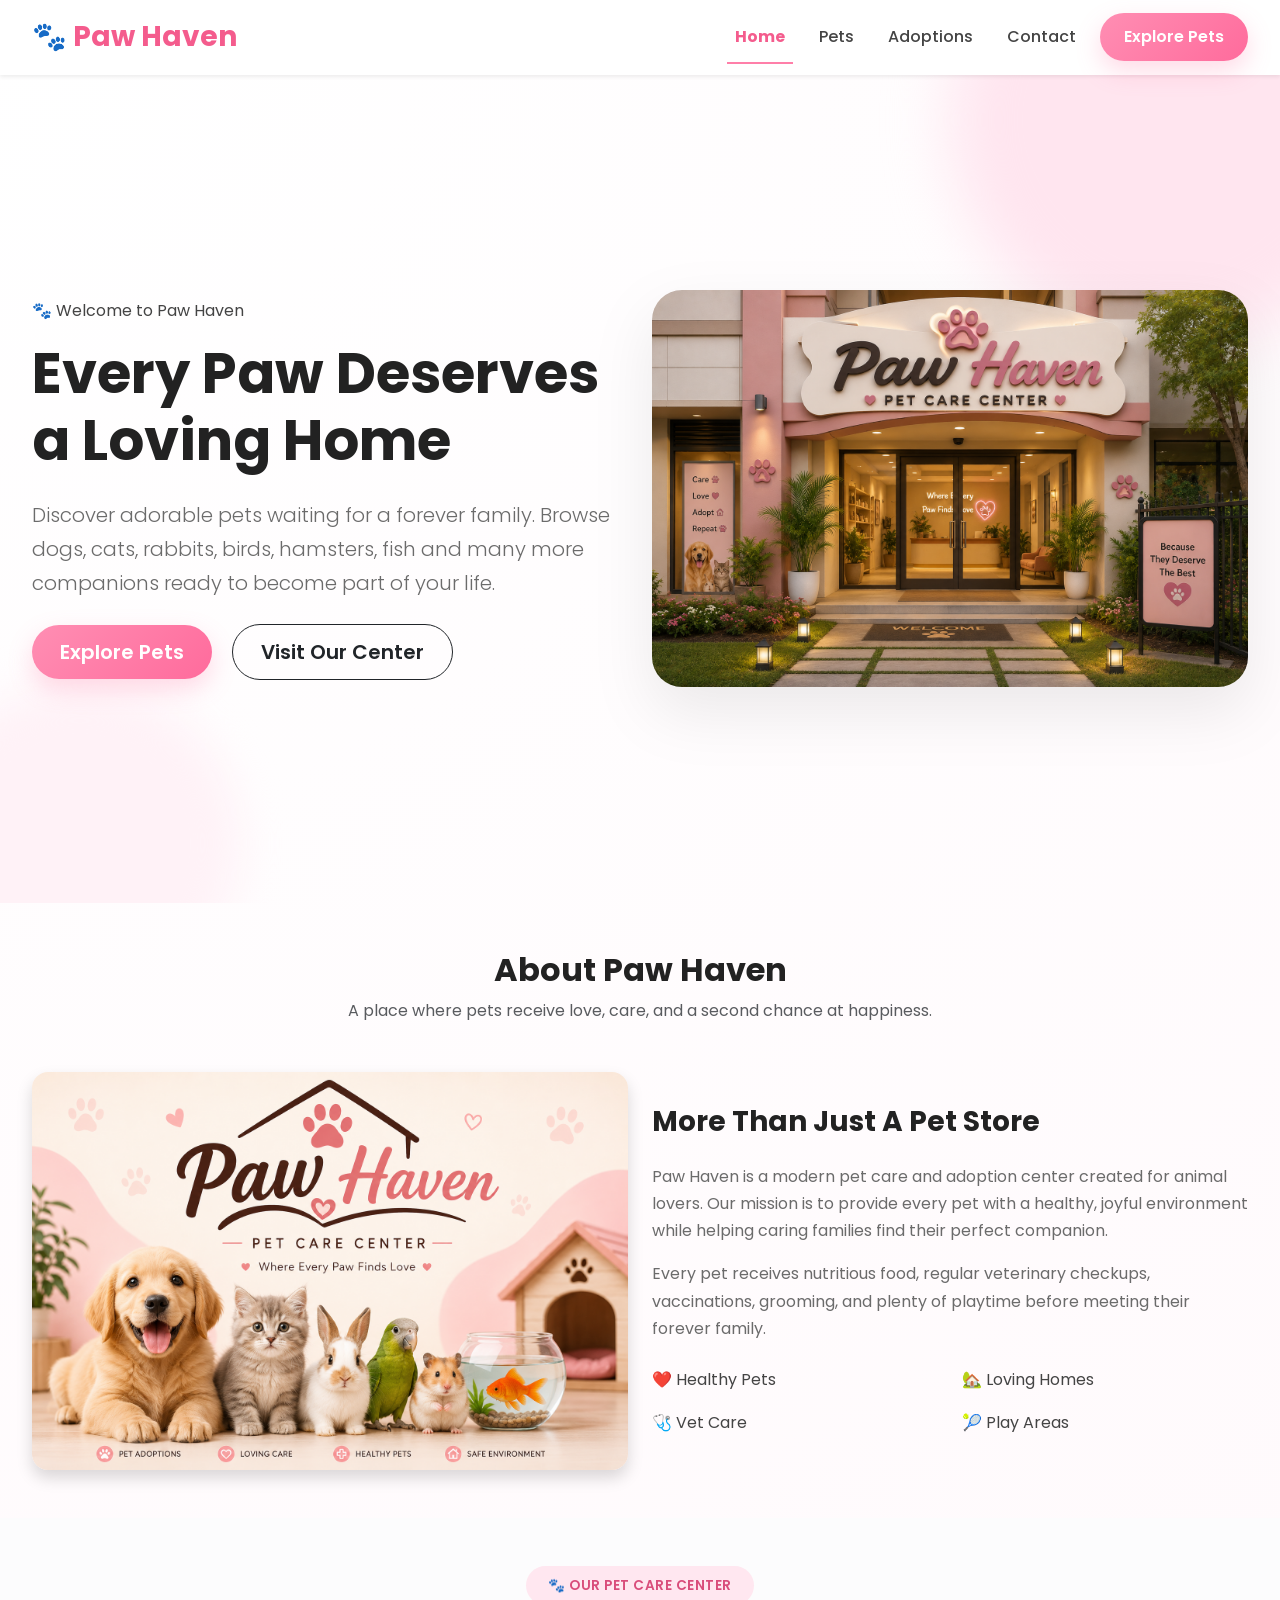
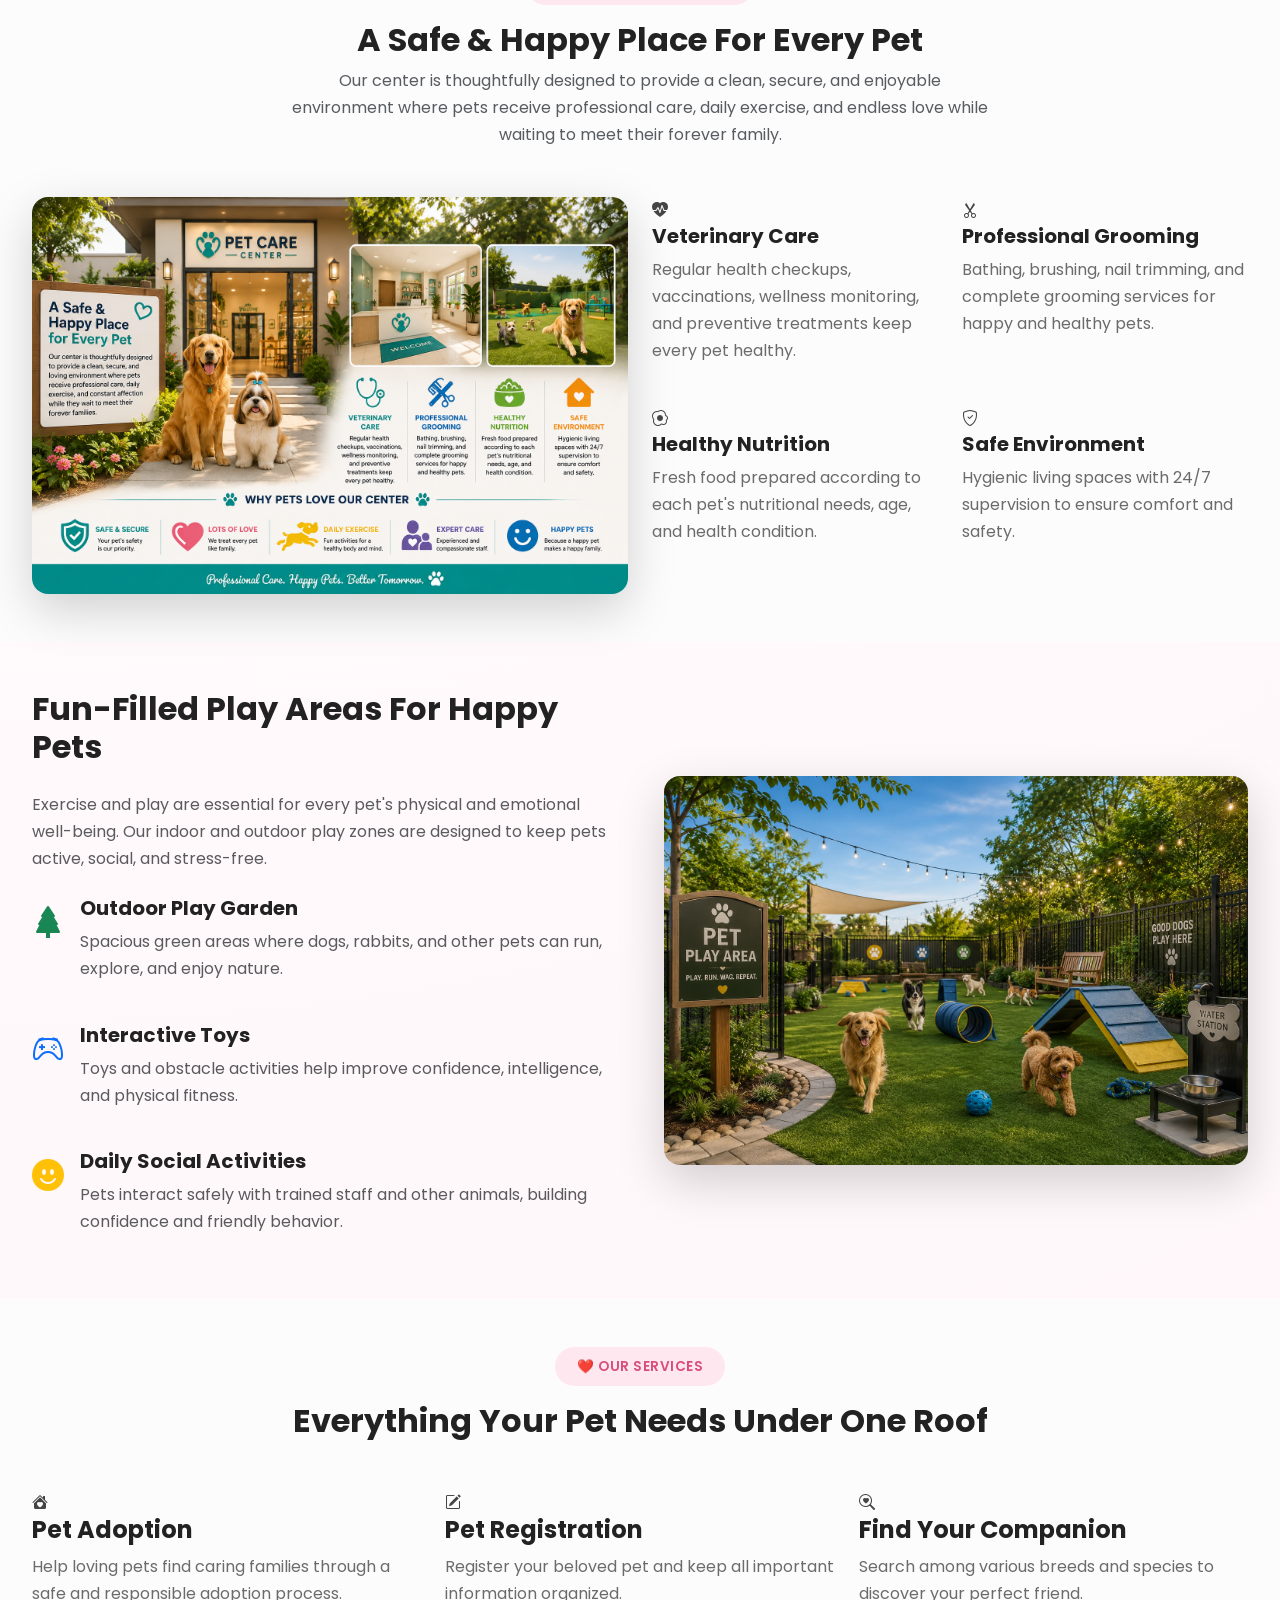
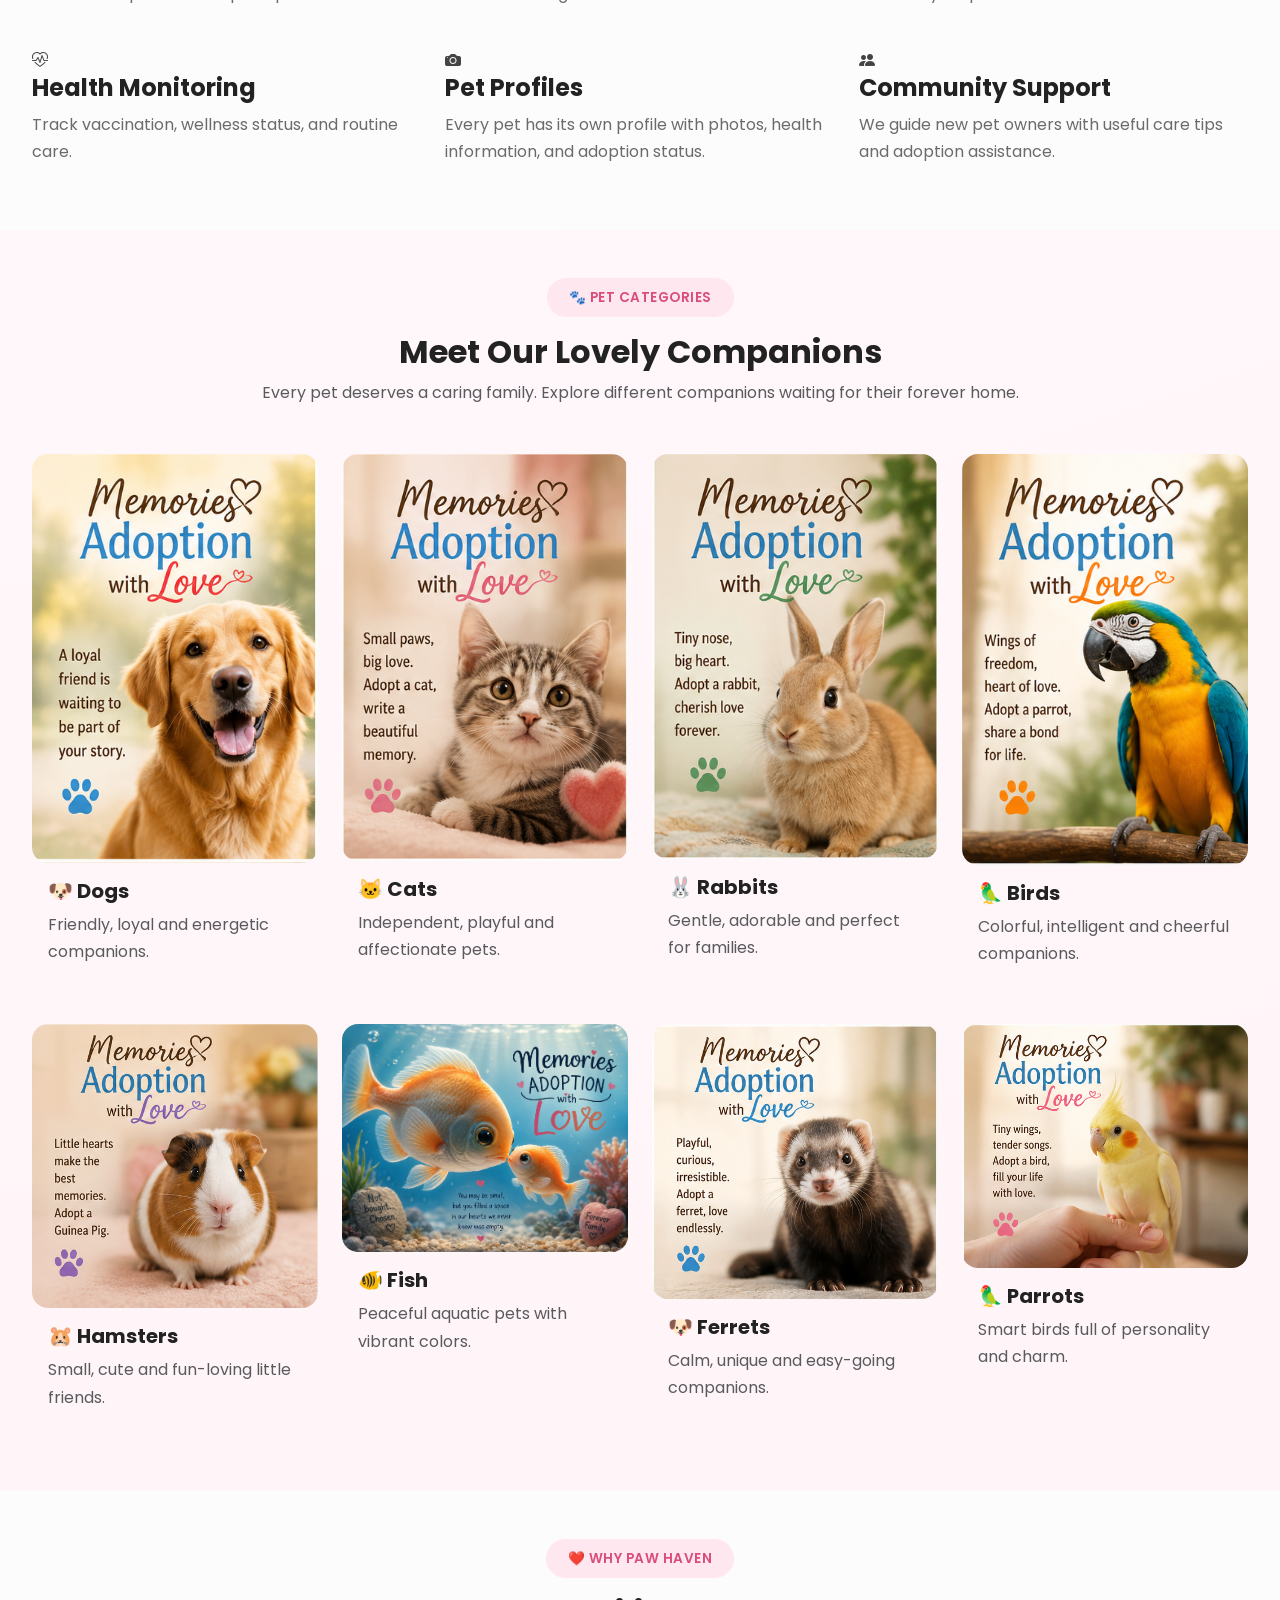
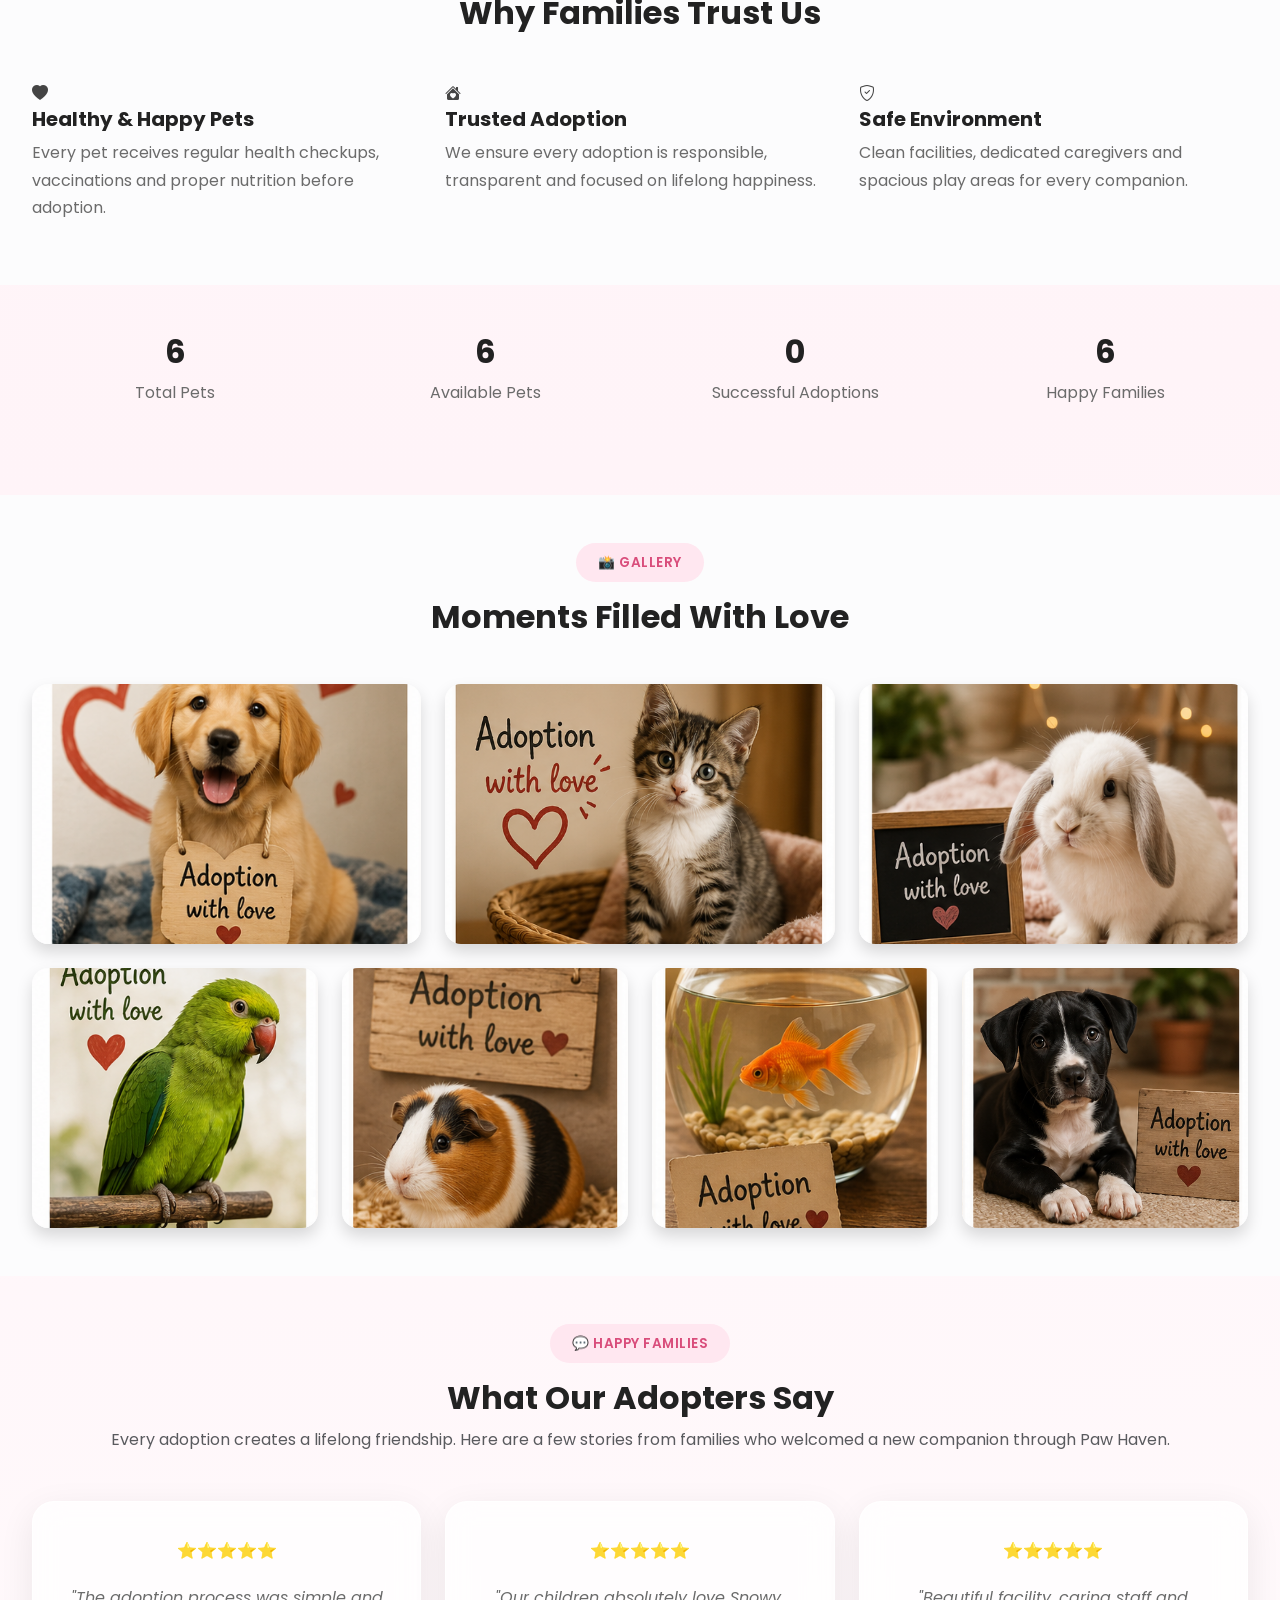
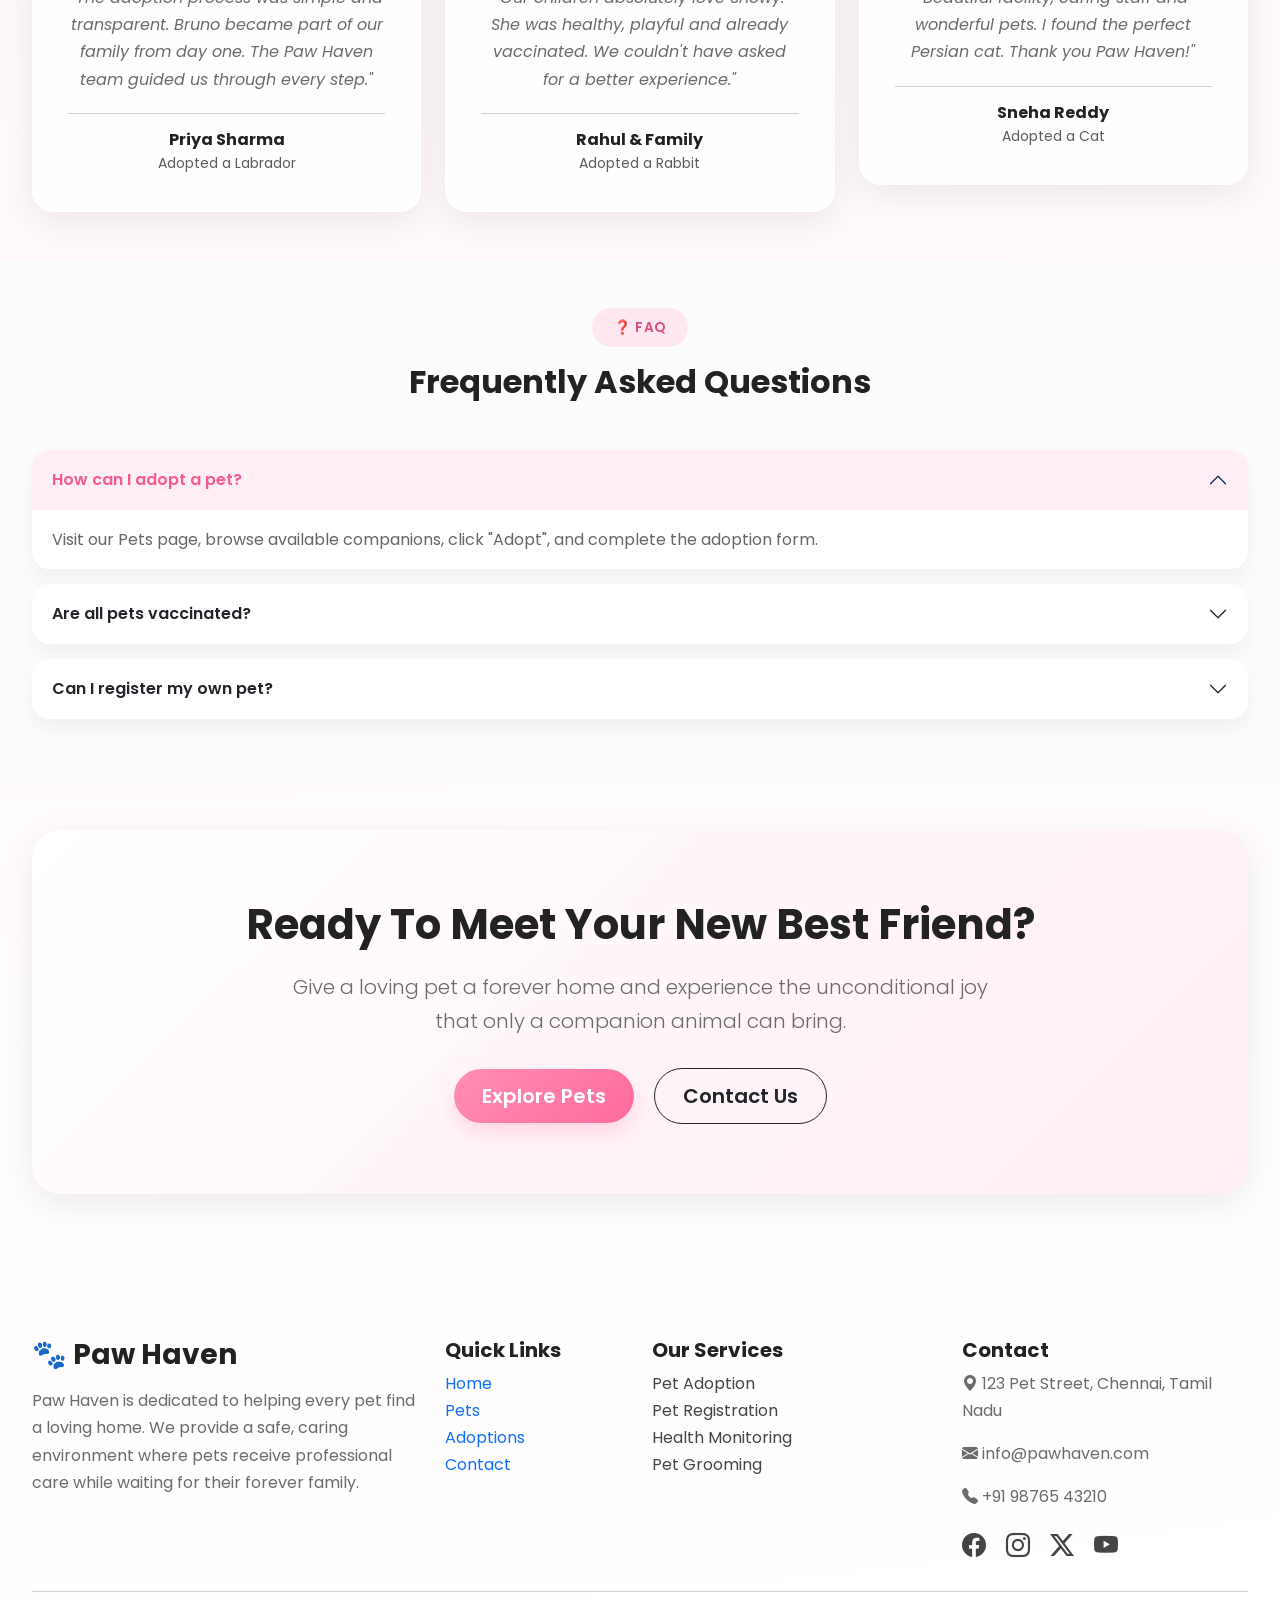
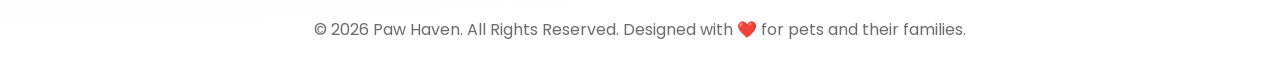
==== commit a33a096c: "update img" ====
--- a/index.html
+++ b/index.html
@@ -135,7 +135,7 @@
 
             <div class="col-lg-6 text-center">
 
-                <img src="./Images/H1.png"
+                <img src="./H1.png"
                      class="img-fluid hero-image"
                      alt="Hero Pets">
 
@@ -174,7 +174,7 @@
 
             <div class="col-lg-6">
 
-                <img src="./Images/H2.png"
+                <img src="./H2.png"
                      class="img-fluid rounded-4 shadow"
                      alt="Pet Care Center">
 
@@ -292,7 +292,7 @@
 
             <div class="col-lg-6">
 
-                <img src="./Images/H3.png"
+                <img src="./H3.png"
                      class="img-fluid rounded-4 shadow-lg"
                      alt="Pet Care Center">
 
@@ -498,7 +498,7 @@
 
             <div class="col-lg-6">
 
-                <img src="./Images/H4.png"
+                <img src="./H4.png"
                      class="img-fluid rounded-4 shadow-lg"
                      alt="Pet Play Area">
 
@@ -687,7 +687,7 @@
 
             <div class="col-lg-3 col-md-6">
                 <div class="category-card">
-                    <img src="./Images/H6-1.png" class="img-fluid rounded-4" alt="">
+                    <img src="./H6-1.png" class="img-fluid rounded-4" alt="">
                     <div class="p-3">
                         <h5>🐶 Dogs</h5>
                         <p class="text-muted">Friendly, loyal and energetic companions.</p>
@@ -697,7 +697,7 @@
 
             <div class="col-lg-3 col-md-6">
                 <div class="category-card">
-                    <img src="./Images/H6-2.png" class="img-fluid rounded-4" alt="">
+                    <img src="./H6-2.png" class="img-fluid rounded-4" alt="">
                     <div class="p-3">
                         <h5>🐱 Cats</h5>
                         <p class="text-muted">Independent, playful and affectionate pets.</p>
@@ -707,7 +707,7 @@
 
             <div class="col-lg-3 col-md-6">
                 <div class="category-card">
-                    <img src="./Images/H6-3.png" class="img-fluid rounded-4" alt="">
+                    <img src="./H6-3.png" class="img-fluid rounded-4" alt="">
                     <div class="p-3">
                         <h5>🐰 Rabbits</h5>
                         <p class="text-muted">Gentle, adorable and perfect for families.</p>
@@ -717,7 +717,7 @@
 
             <div class="col-lg-3 col-md-6">
                 <div class="category-card">
-                    <img src="./Images/H6-4.png" class="img-fluid rounded-4" alt="">
+                    <img src="./H6-4.png" class="img-fluid rounded-4" alt="">
                     <div class="p-3">
                         <h5>🦜 Birds</h5>
                         <p class="text-muted">Colorful, intelligent and cheerful companions.</p>
@@ -727,7 +727,7 @@
 
             <div class="col-lg-3 col-md-6">
                 <div class="category-card">
-                    <img src="./Images/H6-5.png" class="img-fluid rounded-4" alt="">
+                    <img src="./H6-5.png" class="img-fluid rounded-4" alt="">
                     <div class="p-3">
                         <h5>🐹 Hamsters</h5>
                         <p class="text-muted">Small, cute and fun-loving little friends.</p>
@@ -737,7 +737,7 @@
 
             <div class="col-lg-3 col-md-6">
                 <div class="category-card">
-                    <img src="./Images/H6-6.png" class="img-fluid rounded-4" alt="">
+                    <img src="./H6-6.png" class="img-fluid rounded-4" alt="">
                     <div class="p-3">
                         <h5>🐠 Fish</h5>
                         <p class="text-muted">Peaceful aquatic pets with vibrant colors.</p>
@@ -747,7 +747,7 @@
 
             <div class="col-lg-3 col-md-6">
                 <div class="category-card">
-                    <img src="./Images/H6-7.png" class="img-fluid rounded-4" alt="">
+                    <img src="./H6-7.png" class="img-fluid rounded-4" alt="">
                     <div class="p-3">
                         <h5>🐶 Ferrets</h5>
                         <p class="text-muted">Calm, unique and easy-going companions.</p>
@@ -757,7 +757,7 @@
 
             <div class="col-lg-3 col-md-6">
                 <div class="category-card">
-                    <img src="./Images/H6-8.png" class="img-fluid rounded-4" alt="">
+                    <img src="./H6-8.png" class="img-fluid rounded-4" alt="">
                     <div class="p-3">
                         <h5>🦜 Parrots</h5>
                         <p class="text-muted">Smart birds full of personality and charm.</p>
@@ -931,43 +931,43 @@
         <div class="row g-4">
 
             <div class="col-lg-4">
-                <img src="./Images/H5-1.png"
+                <img src="./H5-1.png"
                      class="img-fluid rounded-4 shadow gallery-img"
                      alt="">
             </div>
 
             <div class="col-lg-4">
-                <img src="./Images/H5-2.png"
+                <img src="./H5-2.png"
                      class="img-fluid rounded-4 shadow gallery-img"
                      alt="">
             </div>
 
             <div class="col-lg-4">
-                <img src="./Images/H5-3.png"
+                <img src="./H5-3.png"
                      class="img-fluid rounded-4 shadow gallery-img"
                      alt="">
             </div>
 
             <div class="col-lg-3">
-                <img src="./Images/H5-4.png"
+                <img src="./H5-4.png"
                      class="img-fluid rounded-4 shadow gallery-img"
                      alt="">
             </div>
 
             <div class="col-lg-3">
-                <img src="./Images/H5-5.png"
+                <img src="./H5-5.png"
                      class="img-fluid rounded-4 shadow gallery-img"
                      alt="">
             </div>
 
             <div class="col-lg-3">
-                <img src="./Images/H5-6.png"
+                <img src="./H5-6.png"
                      class="img-fluid rounded-4 shadow gallery-img"
                      alt="">
             </div>
 
             <div class="col-lg-3">
-                <img src="./Images/H5-7.png"
+                <img src="./H5-7.png"
                      class="img-fluid rounded-4 shadow gallery-img"
                      alt="">
             </div>
@@ -1434,4 +1434,4 @@
 
 </body>
 
-</html>+</html>
